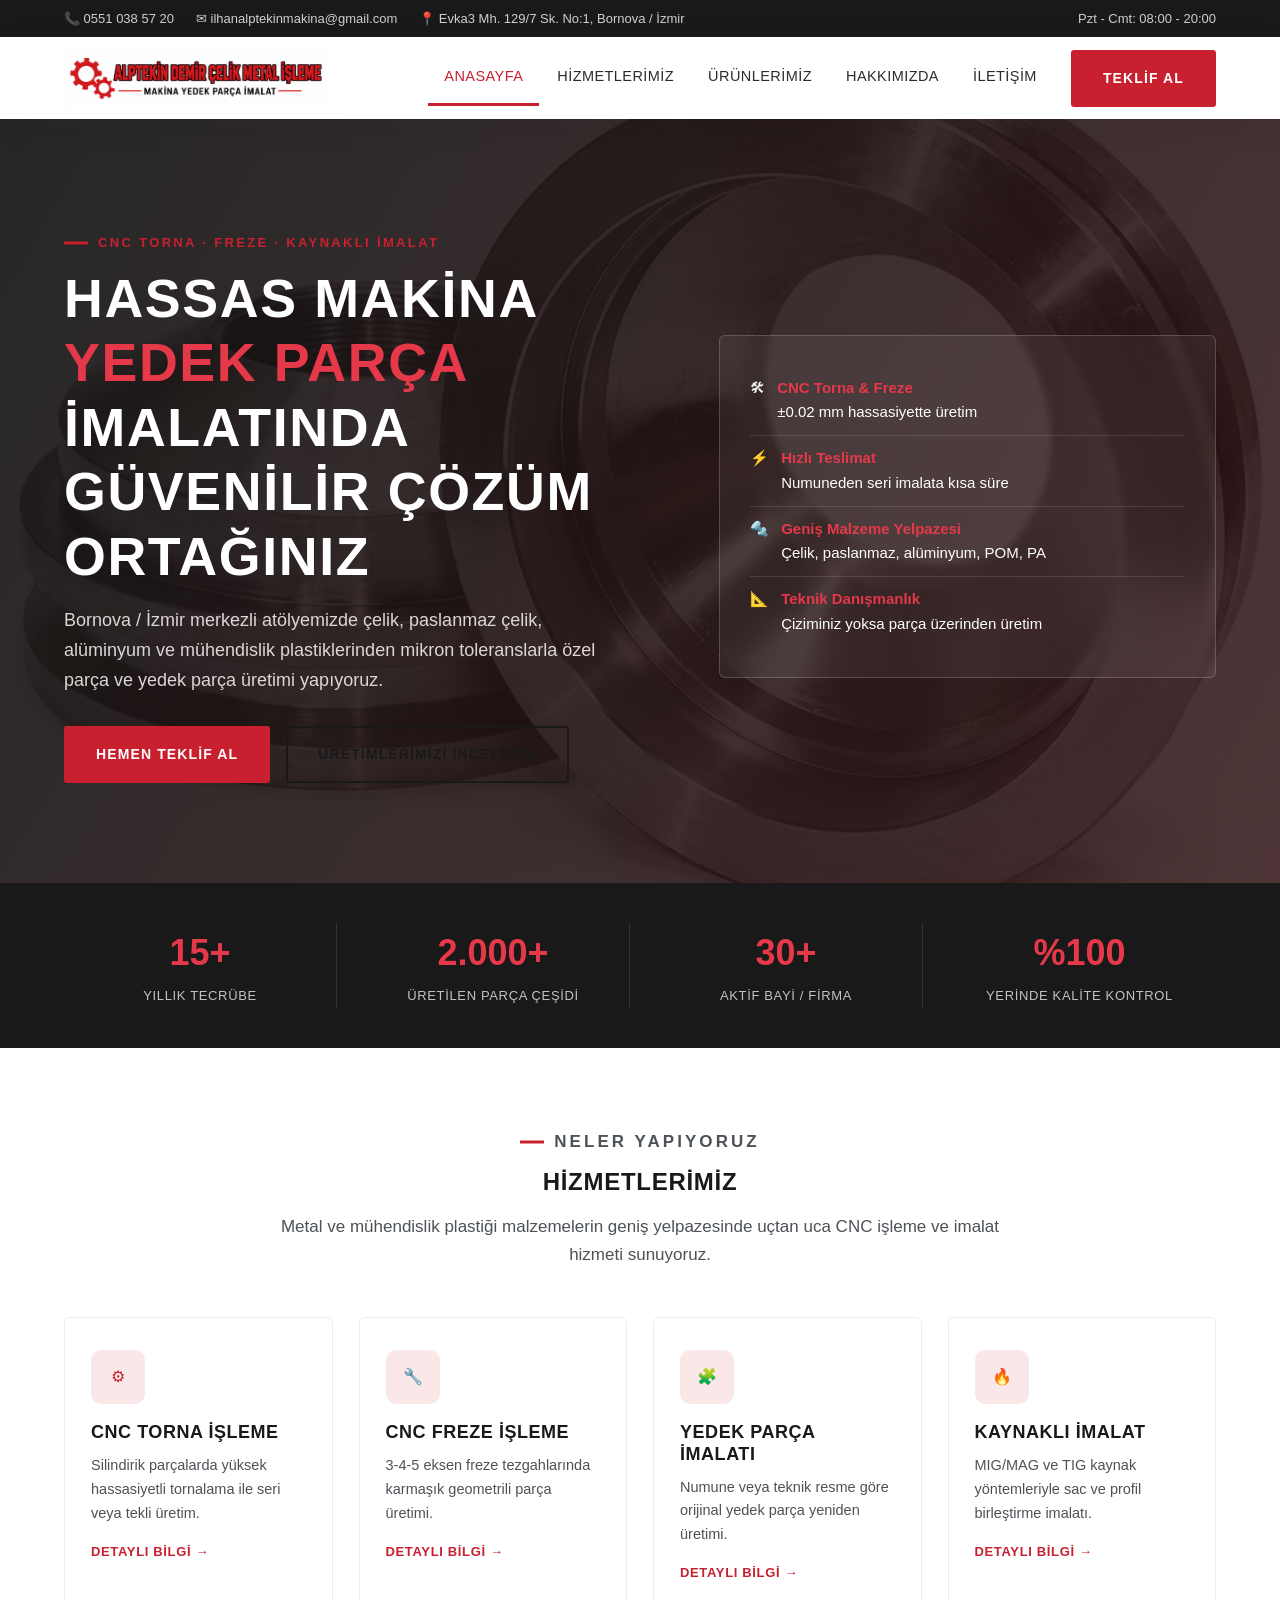
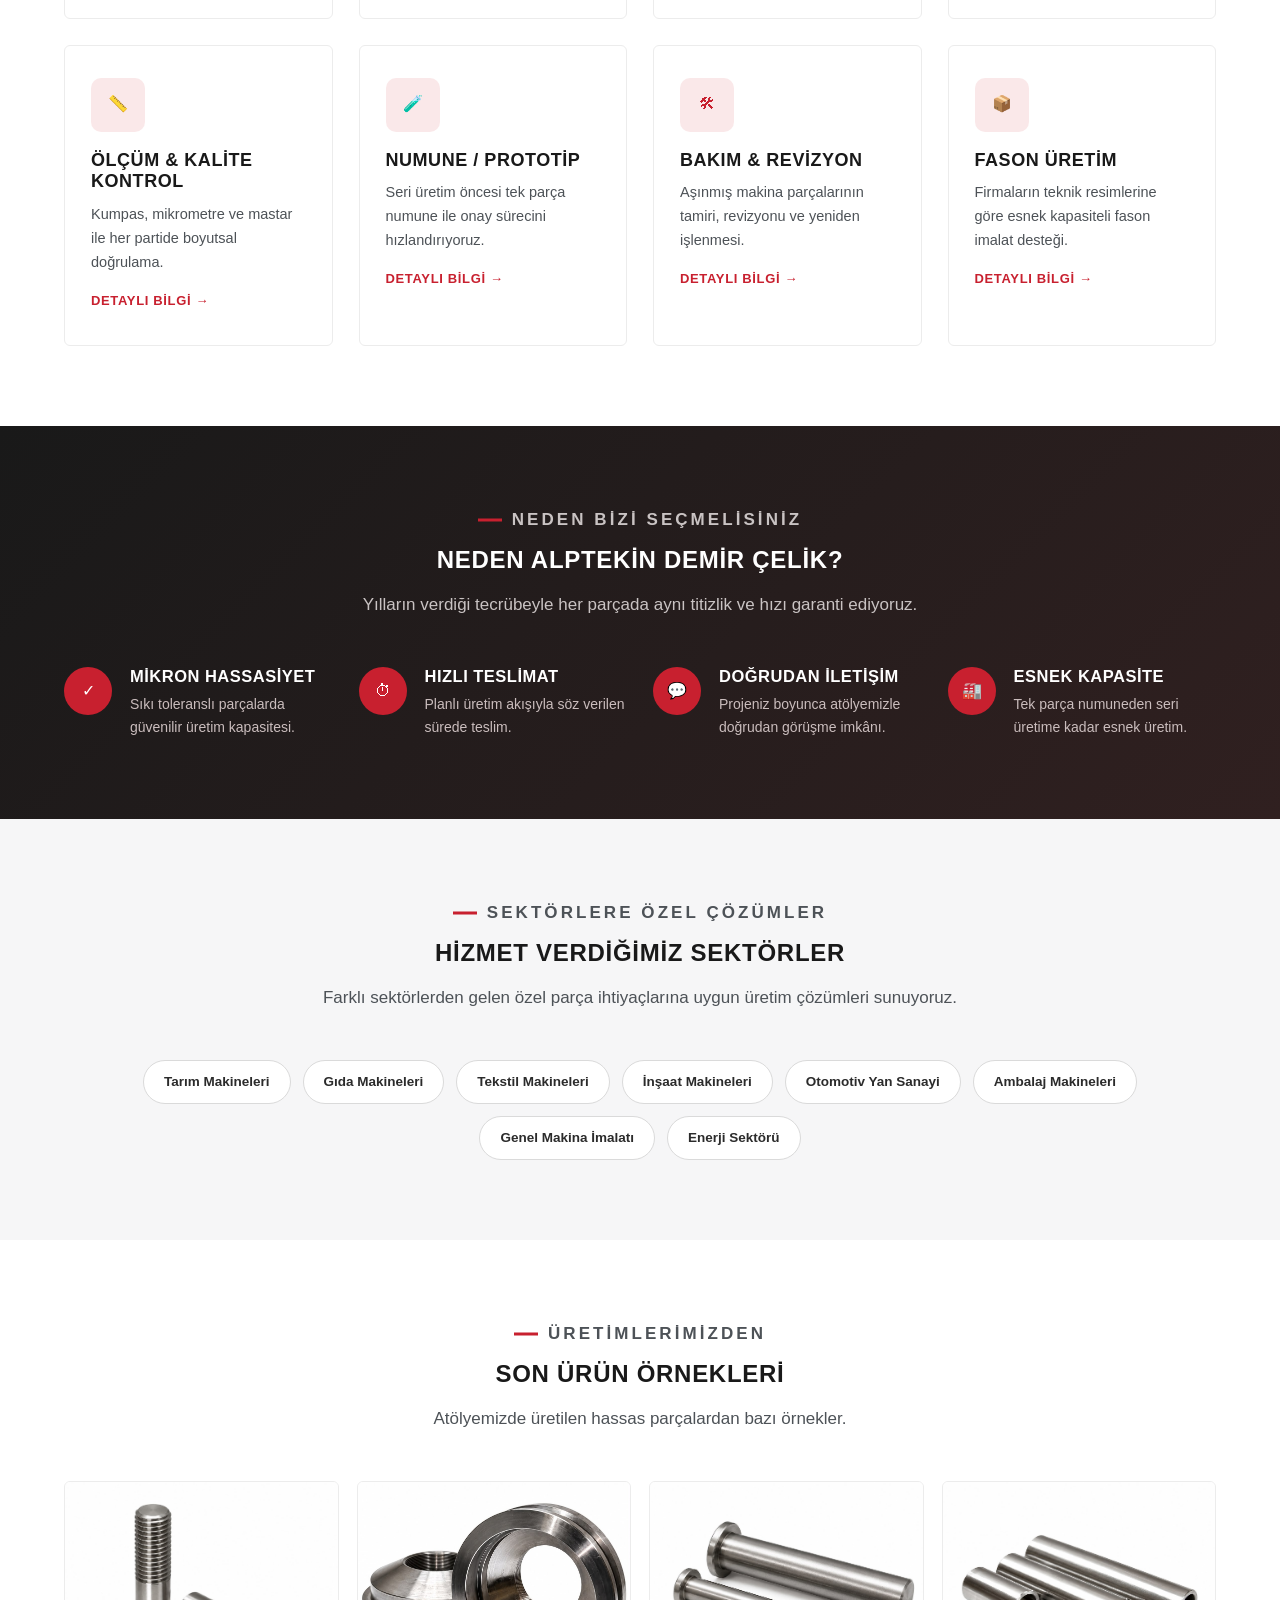
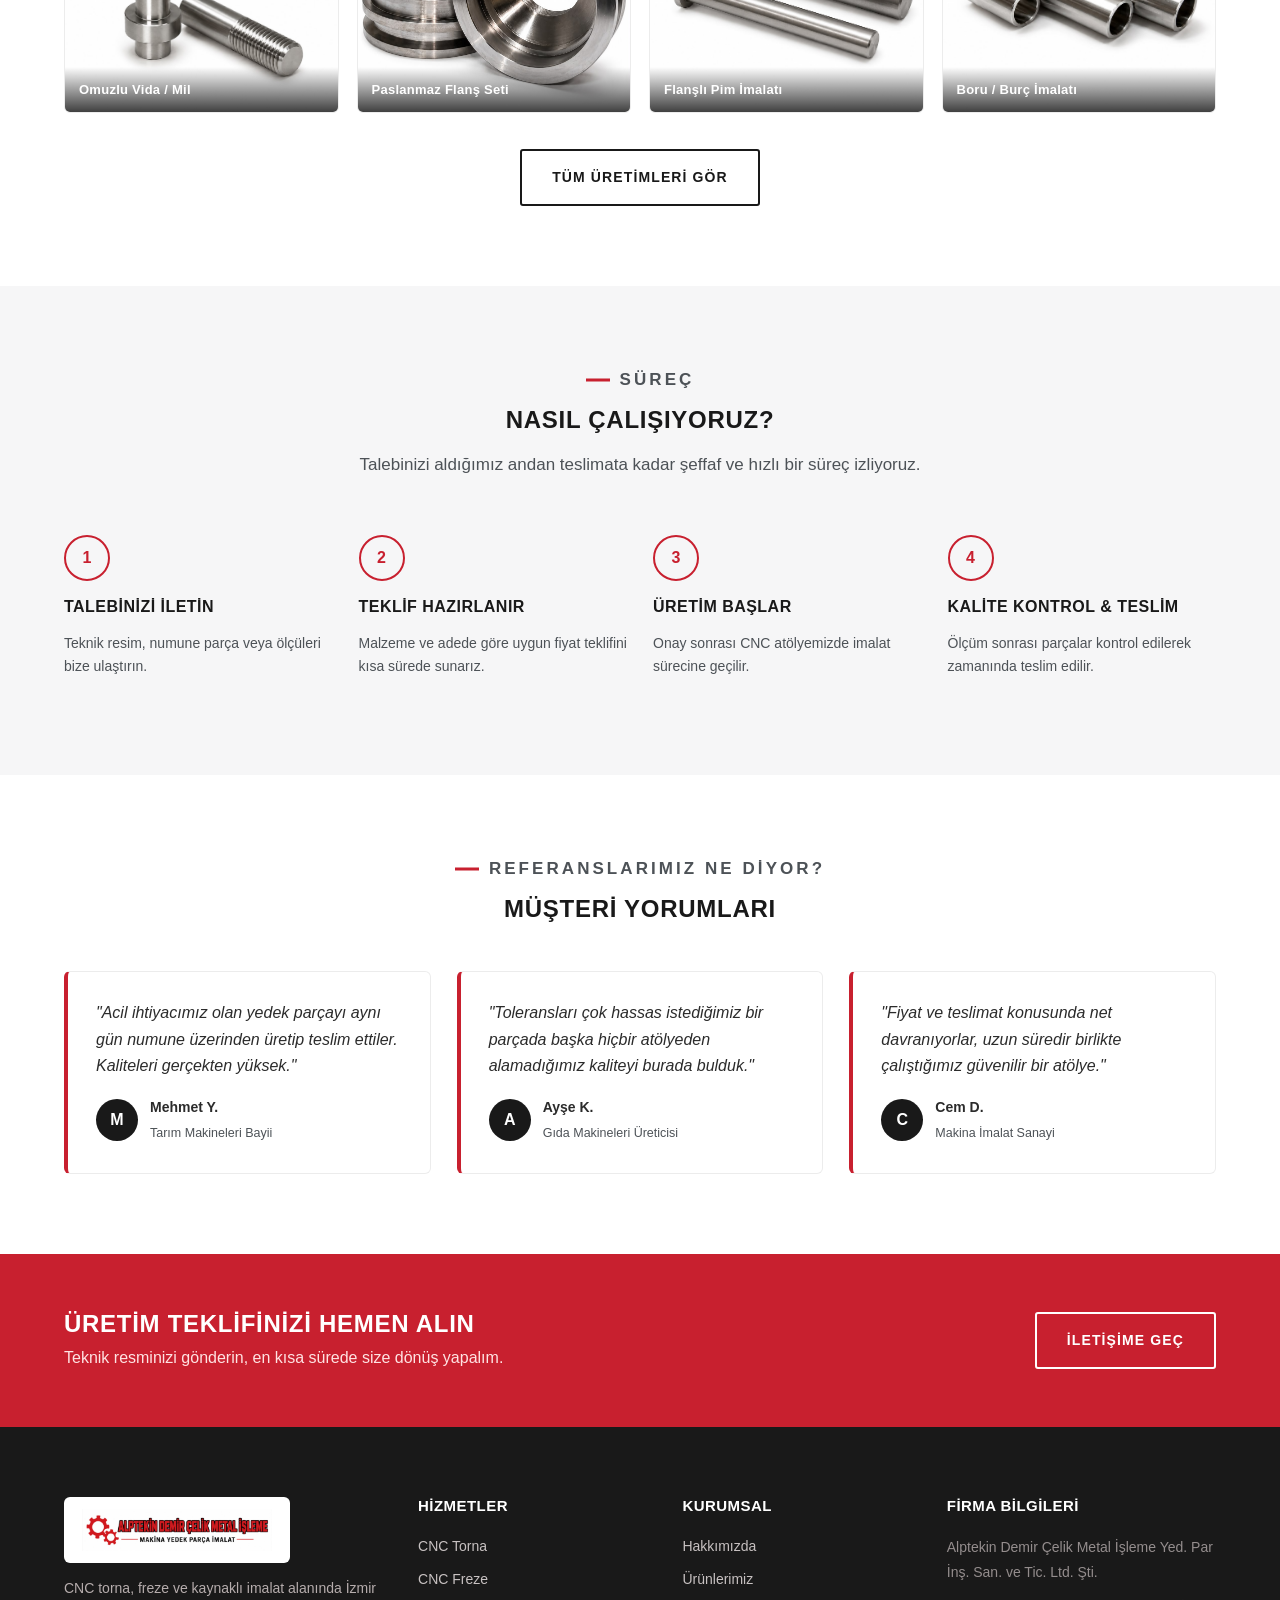
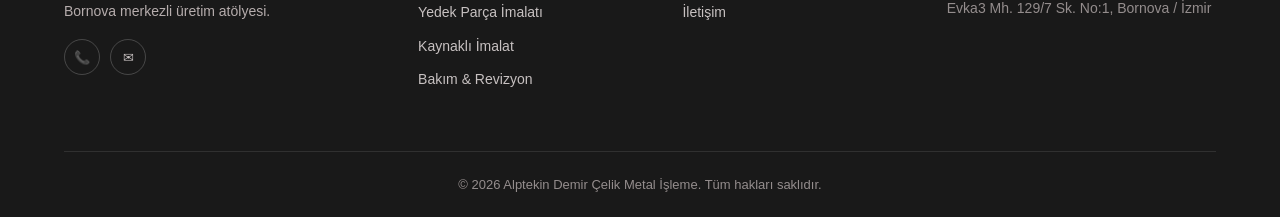
==== index.html @ d5917b15 "İlk yayın: Alptekin Demir Çelik Metal İşleme web sitesi" ====
<!DOCTYPE html>
<html lang="tr">
<head>
<meta charset="UTF-8">
<meta name="viewport" content="width=device-width, initial-scale=1.0">
<title>Alptekin Demir Çelik Metal İşleme | CNC Torna &amp; Freze Yedek Parça İmalatı - İzmir</title>
<meta name="description" content="İzmir Bornova merkezli Alptekin Demir Çelik Metal İşleme; CNC torna, freze, kaynak ve özel makina yedek parçası imalatında hassasiyet ve hızlı teslimat sunar. Teklif için hemen arayın.">
<meta name="keywords" content="cnc torna izmir, cnc freze izmir, yedek parça imalatı, makina yedek parça, çelik metal işleme, bornova cnc atölyesi, alptekin demir çelik">
<meta name="author" content="Alptekin Demir Çelik Metal İşleme Yed. Par İnş. San. ve Tic. Ltd. Şti.">
<link rel="canonical" href="https://www.alptekindemircelik.com/">
<meta name="robots" content="index, follow">

<!-- Open Graph -->
<meta property="og:type" content="website">
<meta property="og:locale" content="tr_TR">
<meta property="og:title" content="Alptekin Demir Çelik Metal İşleme | CNC Torna &amp; Freze Yedek Parça İmalatı">
<meta property="og:description" content="İzmir Bornova'da CNC torna, freze ve kaynaklı imalat ile hassas makina yedek parçası üretimi. Aynı gün teklif, hızlı teslimat.">
<meta property="og:image" content="https://www.alptekindemircelik.com/img/cnc-parca-flans-seti.jpg">
<meta property="og:url" content="https://www.alptekindemircelik.com/">
<meta property="og:site_name" content="Alptekin Demir Çelik Metal İşleme">

<link rel="icon" type="image/png" href="img/logo.png">
<link rel="stylesheet" href="css/style.css">

<script type="application/ld+json">
{
  "@context": "https://schema.org",
  "@type": "LocalBusiness",
  "name": "Alptekin Demir Çelik Metal İşleme Yed. Par İnş. San. ve Tic. Ltd. Şti.",
  "image": "https://www.alptekindemircelik.com/img/logo.png",
  "url": "https://www.alptekindemircelik.com/",
  "telephone": "+90 551 038 57 20",
  "email": "ilhanalptekinmakina@gmail.com",
  "priceRange": "$$",
  "address": {
    "@type": "PostalAddress",
    "streetAddress": "Evka3 Mh. 129/7 Sk. No:1",
    "addressLocality": "Bornova",
    "addressRegion": "İzmir",
    "addressCountry": "TR"
  },
  "areaServed": "TR",
  "sameAs": []
}
</script>
</head>
<body>

<div class="topbar">
  <div class="container">
    <div class="topbar__contacts">
      <a href="tel:+905510385720">📞 0551 038 57 20</a>
      <a href="mailto:ilhanalptekinmakina@gmail.com">✉ ilhanalptekinmakina@gmail.com</a>
      <span>📍 Evka3 Mh. 129/7 Sk. No:1, Bornova / İzmir</span>
    </div>
    <div>Pzt - Cmt: 08:00 - 20:00</div>
  </div>
</div>

<header class="site-header">
  <div class="container">
    <a href="index.html" class="brand">
      <img src="img/logo.png" alt="Alptekin Demir Çelik Metal İşleme Logo" width="52" height="52">
      <span class="brand__text">
        <span class="brand__title">Alptekin Demir Çelik</span>
        <span class="brand__sub">Makina Yedek Parça İmalat</span>
      </span>
    </a>
    <nav class="main-nav" aria-label="Ana menü">
      <ul>
        <li class="active"><a class="nav-link" href="index.html">Anasayfa</a></li>
        <li><a class="nav-link" href="hizmetlerimiz.html">Hizmetlerimiz</a></li>
        <li><a class="nav-link" href="urunlerimiz.html">Ürünlerimiz</a></li>
        <li><a class="nav-link" href="hakkimizda.html">Hakkımızda</a></li>
        <li><a class="nav-link" href="iletisim.html">İletişim</a></li>
      </ul>
      <a href="iletisim.html" class="btn btn-primary">Teklif Al</a>
    </nav>
    <button class="nav-toggle" aria-label="Menüyü aç/kapat" aria-expanded="false"><span></span></button>
  </div>
</header>

<main>

  <section class="hero">
    <div class="container">
      <div>
        <p class="eyebrow">CNC Torna · Freze · Kaynaklı İmalat</p>
        <h1>Hassas Makina <span>Yedek Parça</span> İmalatında Güvenilir Çözüm Ortağınız</h1>
        <p class="lead">Bornova / İzmir merkezli atölyemizde çelik, paslanmaz çelik, alüminyum ve mühendislik plastiklerinden mikron toleranslarla özel parça ve yedek parça üretimi yapıyoruz.</p>
        <div class="actions">
          <a href="iletisim.html" class="btn btn-primary">Hemen Teklif Al</a>
          <a href="urunlerimiz.html" class="btn btn-outline">Üretimlerimizi İnceleyin</a>
        </div>
      </div>
      <div class="hero-card">
        <ul>
          <li>🛠 <div><strong>CNC Torna &amp; Freze</strong><br>±0.02 mm hassasiyette üretim</div></li>
          <li>⚡ <div><strong>Hızlı Teslimat</strong><br>Numuneden seri imalata kısa süre</div></li>
          <li>🔩 <div><strong>Geniş Malzeme Yelpazesi</strong><br>Çelik, paslanmaz, alüminyum, POM, PA</div></li>
          <li>📐 <div><strong>Teknik Danışmanlık</strong><br>Çiziminiz yoksa parça üzerinden üretim</div></li>
        </ul>
      </div>
    </div>
  </section>

  <section class="stats">
    <div class="container">
      <div class="stat"><strong>15+</strong><span>Yıllık Tecrübe</span></div>
      <div class="stat"><strong>2.000+</strong><span>Üretilen Parça Çeşidi</span></div>
      <div class="stat"><strong>30+</strong><span>Aktif Bayi / Firma</span></div>
      <div class="stat"><strong>%100</strong><span>Yerinde Kalite Kontrol</span></div>
    </div>
  </section>

  <section class="section" id="hizmetler">
    <div class="container">
      <div class="section-head center">
        <p class="eyebrow">Neler Yapıyoruz</p>
        <h2>Hizmetlerimiz</h2>
        <p>Metal ve mühendislik plastiği malzemelerin geniş yelpazesinde uçtan uca CNC işleme ve imalat hizmeti sunuyoruz.</p>
      </div>
      <div class="grid grid--4">
        <div class="card">
          <div class="card__icon">⚙</div>
          <h3>CNC Torna İşleme</h3>
          <p>Silindirik parçalarda yüksek hassasiyetli tornalama ile seri veya tekli üretim.</p>
          <a class="card__link" href="hizmetlerimiz.html#torna">Detaylı Bilgi →</a>
        </div>
        <div class="card">
          <div class="card__icon">🔧</div>
          <h3>CNC Freze İşleme</h3>
          <p>3-4-5 eksen freze tezgahlarında karmaşık geometrili parça üretimi.</p>
          <a class="card__link" href="hizmetlerimiz.html#freze">Detaylı Bilgi →</a>
        </div>
        <div class="card">
          <div class="card__icon">🧩</div>
          <h3>Yedek Parça İmalatı</h3>
          <p>Numune veya teknik resme göre orijinal yedek parça yeniden üretimi.</p>
          <a class="card__link" href="hizmetlerimiz.html#yedek-parca">Detaylı Bilgi →</a>
        </div>
        <div class="card">
          <div class="card__icon">🔥</div>
          <h3>Kaynaklı İmalat</h3>
          <p>MIG/MAG ve TIG kaynak yöntemleriyle sac ve profil birleştirme imalatı.</p>
          <a class="card__link" href="hizmetlerimiz.html#kaynak">Detaylı Bilgi →</a>
        </div>
        <div class="card">
          <div class="card__icon">📏</div>
          <h3>Ölçüm &amp; Kalite Kontrol</h3>
          <p>Kumpas, mikrometre ve mastar ile her partide boyutsal doğrulama.</p>
          <a class="card__link" href="hizmetlerimiz.html#kalite">Detaylı Bilgi →</a>
        </div>
        <div class="card">
          <div class="card__icon">🧪</div>
          <h3>Numune / Prototip</h3>
          <p>Seri üretim öncesi tek parça numune ile onay sürecini hızlandırıyoruz.</p>
          <a class="card__link" href="hizmetlerimiz.html#numune">Detaylı Bilgi →</a>
        </div>
        <div class="card">
          <div class="card__icon">🛠</div>
          <h3>Bakım &amp; Revizyon</h3>
          <p>Aşınmış makina parçalarının tamiri, revizyonu ve yeniden işlenmesi.</p>
          <a class="card__link" href="hizmetlerimiz.html#bakim">Detaylı Bilgi →</a>
        </div>
        <div class="card">
          <div class="card__icon">📦</div>
          <h3>Fason Üretim</h3>
          <p>Firmaların teknik resimlerine göre esnek kapasiteli fason imalat desteği.</p>
          <a class="card__link" href="hizmetlerimiz.html#fason">Detaylı Bilgi →</a>
        </div>
      </div>
    </div>
  </section>

  <section class="section section--dark">
    <div class="container">
      <div class="section-head center">
        <p class="eyebrow">Neden Bizi Seçmelisiniz</p>
        <h2>Neden Alptekin Demir Çelik?</h2>
        <p>Yılların verdiği tecrübeyle her parçada aynı titizlik ve hızı garanti ediyoruz.</p>
      </div>
      <div class="grid grid--4">
        <div class="feature">
          <div class="feature__icon">✓</div>
          <div><h3>Mikron Hassasiyet</h3><p>Sıkı toleranslı parçalarda güvenilir üretim kapasitesi.</p></div>
        </div>
        <div class="feature">
          <div class="feature__icon">⏱</div>
          <div><h3>Hızlı Teslimat</h3><p>Planlı üretim akışıyla söz verilen sürede teslim.</p></div>
        </div>
        <div class="feature">
          <div class="feature__icon">💬</div>
          <div><h3>Doğrudan İletişim</h3><p>Projeniz boyunca atölyemizle doğrudan görüşme imkânı.</p></div>
        </div>
        <div class="feature">
          <div class="feature__icon">🏭</div>
          <div><h3>Esnek Kapasite</h3><p>Tek parça numuneden seri üretime kadar esnek üretim.</p></div>
        </div>
      </div>
    </div>
  </section>

  <section class="section section--gray">
    <div class="container">
      <div class="section-head center">
        <p class="eyebrow">Sektörlere Özel Çözümler</p>
        <h2>Hizmet Verdiğimiz Sektörler</h2>
        <p>Farklı sektörlerden gelen özel parça ihtiyaçlarına uygun üretim çözümleri sunuyoruz.</p>
      </div>
      <div class="pill-list" style="justify-content:center;">
        <span class="pill">Tarım Makineleri</span>
        <span class="pill">Gıda Makineleri</span>
        <span class="pill">Tekstil Makineleri</span>
        <span class="pill">İnşaat Makineleri</span>
        <span class="pill">Otomotiv Yan Sanayi</span>
        <span class="pill">Ambalaj Makineleri</span>
        <span class="pill">Genel Makina İmalatı</span>
        <span class="pill">Enerji Sektörü</span>
      </div>
    </div>
  </section>

  <section class="section">
    <div class="container">
      <div class="section-head center">
        <p class="eyebrow">Üretimlerimizden</p>
        <h2>Son Ürün Örnekleri</h2>
        <p>Atölyemizde üretilen hassas parçalardan bazı örnekler.</p>
      </div>
      <div class="gallery">
        <figure>
          <img src="img/cnc-parca-omuzlu-vida.jpg" alt="CNC torna ile üretilmiş omuzlu vida ve mil parçası" loading="lazy" width="400" height="230">
          <figcaption>Omuzlu Vida / Mil</figcaption>
        </figure>
        <figure>
          <img src="img/cnc-parca-flans-seti.jpg" alt="CNC işleme ile üretilmiş paslanmaz flanş seti" loading="lazy" width="400" height="230">
          <figcaption>Paslanmaz Flanş Seti</figcaption>
        </figure>
        <figure>
          <img src="img/cnc-parca-flansli-pim.jpg" alt="CNC torna ile üretilmiş flanşlı pim parçaları" loading="lazy" width="400" height="230">
          <figcaption>Flanşlı Pim İmalatı</figcaption>
        </figure>
        <figure>
          <img src="img/cnc-parca-boru-burc.jpg" alt="CNC işleme ile üretilmiş metal boru ve burç parçaları" loading="lazy" width="400" height="230">
          <figcaption>Boru / Burç İmalatı</figcaption>
        </figure>
      </div>
      <div class="text-center" style="margin-top:36px;">
        <a href="urunlerimiz.html" class="btn btn-outline">Tüm Üretimleri Gör</a>
      </div>
    </div>
  </section>

  <section class="section section--gray">
    <div class="container">
      <div class="section-head center">
        <p class="eyebrow">Süreç</p>
        <h2>Nasıl Çalışıyoruz?</h2>
        <p>Talebinizi aldığımız andan teslimata kadar şeffaf ve hızlı bir süreç izliyoruz.</p>
      </div>
      <div class="steps">
        <div class="step">
          <div class="step__num">1</div>
          <h3>Talebinizi İletin</h3>
          <p>Teknik resim, numune parça veya ölçüleri bize ulaştırın.</p>
        </div>
        <div class="step">
          <div class="step__num">2</div>
          <h3>Teklif Hazırlanır</h3>
          <p>Malzeme ve adede göre uygun fiyat teklifini kısa sürede sunarız.</p>
        </div>
        <div class="step">
          <div class="step__num">3</div>
          <h3>Üretim Başlar</h3>
          <p>Onay sonrası CNC atölyemizde imalat sürecine geçilir.</p>
        </div>
        <div class="step">
          <div class="step__num">4</div>
          <h3>Kalite Kontrol &amp; Teslim</h3>
          <p>Ölçüm sonrası parçalar kontrol edilerek zamanında teslim edilir.</p>
        </div>
      </div>
    </div>
  </section>

  <section class="section">
    <div class="container">
      <div class="section-head center">
        <p class="eyebrow">Referanslarımız Ne Diyor?</p>
        <h2>Müşteri Yorumları</h2>
      </div>
      <div class="grid grid--3">
        <div class="testimonial">
          <p>"Acil ihtiyacımız olan yedek parçayı aynı gün numune üzerinden üretip teslim ettiler. Kaliteleri gerçekten yüksek."</p>
          <div class="testimonial__who">
            <div class="testimonial__avatar">M</div>
            <div><strong>Mehmet Y.</strong><span>Tarım Makineleri Bayii</span></div>
          </div>
        </div>
        <div class="testimonial">
          <p>"Toleransları çok hassas istediğimiz bir parçada başka hiçbir atölyeden alamadığımız kaliteyi burada bulduk."</p>
          <div class="testimonial__who">
            <div class="testimonial__avatar">A</div>
            <div><strong>Ayşe K.</strong><span>Gıda Makineleri Üreticisi</span></div>
          </div>
        </div>
        <div class="testimonial">
          <p>"Fiyat ve teslimat konusunda net davranıyorlar, uzun süredir birlikte çalıştığımız güvenilir bir atölye."</p>
          <div class="testimonial__who">
            <div class="testimonial__avatar">C</div>
            <div><strong>Cem D.</strong><span>Makina İmalat Sanayi</span></div>
          </div>
        </div>
      </div>
    </div>
  </section>

  <section class="cta-band">
    <div class="container">
      <div>
        <h2>Üretim Teklifinizi Hemen Alın</h2>
        <p>Teknik resminizi gönderin, en kısa sürede size dönüş yapalım.</p>
      </div>
      <a href="iletisim.html" class="btn btn-outline">İletişime Geç</a>
    </div>
  </section>

</main>

<footer class="site-footer">
  <div class="container">
    <div class="footer-grid">
      <div class="footer-brand">
        <a href="index.html" class="brand">
          <img src="img/logo.png" alt="Alptekin Demir Çelik Logo" width="46" height="46">
          <span class="brand__text">
            <span class="brand__title">Alptekin Demir Çelik</span>
            <span class="brand__sub">Makina Yedek Parça İmalat</span>
          </span>
        </a>
        <p>CNC torna, freze ve kaynaklı imalat alanında İzmir Bornova merkezli üretim atölyesi.</p>
        <div class="social-row">
          <a href="tel:+905510385720" aria-label="Telefon">📞</a>
          <a href="mailto:ilhanalptekinmakina@gmail.com" aria-label="E-posta">✉</a>
        </div>
      </div>
      <div>
        <h4>Hizmetler</h4>
        <ul>
          <li><a href="hizmetlerimiz.html#torna">CNC Torna</a></li>
          <li><a href="hizmetlerimiz.html#freze">CNC Freze</a></li>
          <li><a href="hizmetlerimiz.html#yedek-parca">Yedek Parça İmalatı</a></li>
          <li><a href="hizmetlerimiz.html#kaynak">Kaynaklı İmalat</a></li>
          <li><a href="hizmetlerimiz.html#bakim">Bakım &amp; Revizyon</a></li>
        </ul>
      </div>
      <div>
        <h4>Kurumsal</h4>
        <ul>
          <li><a href="hakkimizda.html">Hakkımızda</a></li>
          <li><a href="urunlerimiz.html">Ürünlerimiz</a></li>
          <li><a href="iletisim.html">İletişim</a></li>
        </ul>
      </div>
      <div>
        <h4>Firma Bilgileri</h4>
        <ul class="footer-legal">
          <li>Alptekin Demir Çelik Metal İşleme Yed. Par İnş. San. ve Tic. Ltd. Şti.</li>
          <li>Evka3 Mh. 129/7 Sk. No:1, Bornova / İzmir</li>
        </ul>
      </div>
    </div>
    <div class="footer-bottom">
      &copy; <span id="current-year">2026</span> Alptekin Demir Çelik Metal İşleme. Tüm hakları saklıdır.
    </div>
  </div>
</footer>

<script src="js/main.js"></script>
</body>
</html>
---- css/style.css ----
/* =========================================================
   Alptekin Demir Çelik Metal İşleme - Ana Stil Dosyası
   ========================================================= */

:root {
  --color-red: #c8202f;
  --color-red-dark: #8f1620;
  --color-red-light: #e5394a;
  --color-ink: #191919;
  --color-ink-soft: #2b2b2b;
  --color-steel: #4d5257;
  --color-gray-100: #f6f6f7;
  --color-gray-200: #ececec;
  --color-gray-300: #dadada;
  --color-white: #ffffff;
  --font-heading: "Oswald", "Arial Narrow", Arial, sans-serif;
  --font-body: "Inter", "Segoe UI", Arial, sans-serif;
  --radius: 6px;
  --shadow-soft: 0 10px 30px rgba(25, 25, 25, 0.08);
  --shadow-hard: 0 18px 40px rgba(25, 25, 25, 0.16);
  --container: 1200px;
}

* { box-sizing: border-box; }
html { scroll-behavior: smooth; }

body {
  margin: 0;
  font-family: var(--font-body);
  color: var(--color-ink-soft);
  background: var(--color-white);
  line-height: 1.65;
  font-size: 16px;
}

img { max-width: 100%; display: block; }
a { color: inherit; text-decoration: none; }
ul { list-style: none; margin: 0; padding: 0; }
h1, h2, h3, h4 {
  font-family: var(--font-heading);
  text-transform: uppercase;
  letter-spacing: 0.03em;
  color: var(--color-ink);
  margin: 0 0 16px;
  line-height: 1.2;
}
p { margin: 0 0 16px; }

.container {
  width: 100%;
  max-width: var(--container);
  margin: 0 auto;
  padding: 0 24px;
}

.section {
  padding: 80px 0;
}
.section--gray { background: var(--color-gray-100); }
.section--dark {
  background: linear-gradient(135deg, var(--color-ink) 0%, #302020 100%);
  color: var(--color-gray-200);
}
.section--dark h2, .section--dark h3 { color: var(--color-white); }

.eyebrow {
  display: inline-block;
  font-family: var(--font-heading);
  text-transform: uppercase;
  letter-spacing: 0.18em;
  font-size: 13px;
  color: var(--color-red);
  font-weight: 600;
  margin-bottom: 12px;
  position: relative;
  padding-left: 34px;
}
.eyebrow::before {
  content: "";
  position: absolute;
  left: 0;
  top: 50%;
  transform: translateY(-50%);
  width: 24px;
  height: 3px;
  background: var(--color-red);
}

.section-head { max-width: 720px; margin-bottom: 48px; }
.section-head.center { margin-left: auto; margin-right: auto; text-align: center; }
.section-head p { color: var(--color-steel); font-size: 17px; }
.section--dark .section-head p { color: #c9c3c3; }

.btn {
  display: inline-flex;
  align-items: center;
  gap: 10px;
  font-family: var(--font-heading);
  text-transform: uppercase;
  letter-spacing: 0.08em;
  font-size: 14px;
  font-weight: 600;
  padding: 15px 30px;
  border-radius: 3px;
  border: 2px solid transparent;
  cursor: pointer;
  transition: all 0.25s ease;
}
.btn-primary {
  background: var(--color-red);
  color: var(--color-white);
  border-color: var(--color-red);
}
.btn-primary:hover { background: var(--color-red-dark); border-color: var(--color-red-dark); }
.btn-outline {
  background: transparent;
  color: var(--color-ink);
  border-color: var(--color-ink);
}
.btn-outline:hover { background: var(--color-ink); color: var(--color-white); }
.section--dark .btn-outline { color: var(--color-white); border-color: var(--color-white); }
.section--dark .btn-outline:hover { background: var(--color-white); color: var(--color-ink); }

/* ---------- Header / Nav ---------- */
.topbar {
  background: var(--color-ink);
  color: #cfcfcf;
  font-size: 13px;
}
.topbar .container {
  display: flex;
  justify-content: space-between;
  align-items: center;
  padding-top: 8px;
  padding-bottom: 8px;
  flex-wrap: wrap;
  gap: 6px;
}
.topbar a { color: #cfcfcf; }
.topbar a:hover { color: var(--color-red-light); }
.topbar__contacts { display: flex; gap: 22px; flex-wrap: wrap; }
.topbar__contacts span, .topbar__contacts a { display: inline-flex; align-items: center; gap: 6px; }

.site-header {
  position: sticky;
  top: 0;
  z-index: 200;
  background: var(--color-white);
  box-shadow: var(--shadow-soft);
}
.site-header .container {
  display: flex;
  align-items: center;
  justify-content: space-between;
  padding-top: 12px;
  padding-bottom: 12px;
}
.brand { display: flex; align-items: center; gap: 12px; }
.brand img { height: 58px; width: auto; }
.brand__text { display: none; }

.main-nav { display: flex; align-items: center; gap: 6px; }
.main-nav > ul { display: flex; align-items: center; gap: 2px; }
.main-nav a.nav-link {
  display: block;
  padding: 14px 16px;
  font-family: var(--font-heading);
  font-size: 14.5px;
  font-weight: 500;
  letter-spacing: 0.03em;
  text-transform: uppercase;
  color: var(--color-ink-soft);
  border-bottom: 3px solid transparent;
  transition: all 0.2s ease;
}
.main-nav a.nav-link:hover,
.main-nav li.active a.nav-link {
  color: var(--color-red);
  border-color: var(--color-red);
}
.main-nav .btn { margin-left: 12px; }

.nav-toggle {
  display: none;
  background: none;
  border: 2px solid var(--color-ink);
  border-radius: 4px;
  width: 44px;
  height: 40px;
  align-items: center;
  justify-content: center;
  cursor: pointer;
}
.nav-toggle span,
.nav-toggle span::before,
.nav-toggle span::after {
  content: "";
  display: block;
  width: 20px;
  height: 2px;
  background: var(--color-ink);
  position: relative;
  transition: all 0.2s ease;
}
.nav-toggle span::before { position: absolute; top: -7px; }
.nav-toggle span::after { position: absolute; top: 7px; }

/* ---------- Hero ---------- */
.hero {
  position: relative;
  background: linear-gradient(120deg, rgba(20,20,20,0.92), rgba(50,20,22,0.86)), url('../img/cnc-parca-flans-seti.jpg') center/cover no-repeat;
  color: var(--color-white);
  padding: 110px 0 100px;
}
.hero .container {
  display: grid;
  grid-template-columns: 1.1fr 0.9fr;
  gap: 48px;
  align-items: center;
}
.hero h1 {
  color: var(--color-white);
  font-size: clamp(32px, 4.2vw, 54px);
  margin-bottom: 18px;
}
.hero h1 span { color: var(--color-red-light); }
.hero p.lead { font-size: 18px; color: #ddd6d6; max-width: 560px; }
.hero .actions { display: flex; gap: 16px; flex-wrap: wrap; margin-top: 30px; }
.hero-card {
  background: rgba(255,255,255,0.06);
  border: 1px solid rgba(255,255,255,0.18);
  border-radius: var(--radius);
  padding: 30px;
  backdrop-filter: blur(3px);
}
.hero-card ul li {
  display: flex;
  gap: 12px;
  padding: 10px 0;
  border-bottom: 1px solid rgba(255,255,255,0.12);
  font-size: 15px;
}
.hero-card ul li:last-child { border-bottom: none; }
.hero-card ul li strong { color: var(--color-red-light); }

/* ---------- Stats ---------- */
.stats {
  background: var(--color-ink);
  color: var(--color-white);
}
.stats .container {
  display: grid;
  grid-template-columns: repeat(4, 1fr);
  gap: 20px;
  padding-top: 40px;
  padding-bottom: 40px;
}
.stat { text-align: center; border-right: 1px solid rgba(255,255,255,0.12); }
.stat:last-child { border-right: none; }
.stat strong {
  display: block;
  font-family: var(--font-heading);
  font-size: 36px;
  color: var(--color-red-light);
}
.stat span { font-size: 13px; letter-spacing: 0.05em; text-transform: uppercase; color: #c7c1c1; }

/* ---------- Cards / Grids ---------- */
.grid {
  display: grid;
  gap: 26px;
}
.grid--3 { grid-template-columns: repeat(3, 1fr); }
.grid--4 { grid-template-columns: repeat(4, 1fr); }
.grid--2 { grid-template-columns: repeat(2, 1fr); }

.card {
  background: var(--color-white);
  border: 1px solid var(--color-gray-200);
  border-radius: var(--radius);
  padding: 32px 26px;
  transition: transform 0.25s ease, box-shadow 0.25s ease, border-color 0.25s ease;
}
.card:hover {
  transform: translateY(-6px);
  box-shadow: var(--shadow-hard);
  border-color: var(--color-red);
}
.card__icon {
  width: 54px;
  height: 54px;
  border-radius: 10px;
  background: rgba(200, 32, 47, 0.1);
  display: flex;
  align-items: center;
  justify-content: center;
  margin-bottom: 18px;
  color: var(--color-red);
}
.card h3 { font-size: 18px; margin-bottom: 10px; }
.card p { color: var(--color-steel); font-size: 14.5px; margin-bottom: 12px; }
.card__link { font-size: 13px; font-weight: 700; color: var(--color-red); text-transform: uppercase; letter-spacing: 0.05em; }
.card__link:hover { color: var(--color-red-dark); }

.feature {
  display: flex;
  gap: 18px;
  align-items: flex-start;
}
.feature__icon {
  flex: none;
  width: 48px;
  height: 48px;
  border-radius: 50%;
  background: var(--color-red);
  color: var(--color-white);
  display: flex;
  align-items: center;
  justify-content: center;
}
.feature h3 { font-size: 16.5px; margin-bottom: 6px; }
.feature p { font-size: 14px; color: var(--color-steel); margin: 0; }
.section--dark .feature p { color: #cabdbd; }

.pill-list { display: flex; flex-wrap: wrap; gap: 12px; }
.pill {
  padding: 10px 20px;
  border: 1px solid var(--color-gray-300);
  border-radius: 999px;
  font-size: 13.5px;
  font-weight: 600;
  color: var(--color-ink-soft);
  background: var(--color-white);
}
.pill:hover { border-color: var(--color-red); color: var(--color-red); }

.steps {
  display: grid;
  grid-template-columns: repeat(4, 1fr);
  gap: 26px;
  counter-reset: step;
}
.step { position: relative; padding-top: 8px; }
.step__num {
  width: 46px;
  height: 46px;
  border-radius: 50%;
  border: 2px solid var(--color-red);
  color: var(--color-red);
  font-family: var(--font-heading);
  font-weight: 700;
  display: flex;
  align-items: center;
  justify-content: center;
  margin-bottom: 16px;
}
.step h3 { font-size: 16px; }
.step p { font-size: 14px; color: var(--color-steel); }

/* ---------- Gallery ---------- */
.gallery {
  display: grid;
  grid-template-columns: repeat(4, 1fr);
  gap: 18px;
}
.gallery figure {
  margin: 0;
  border-radius: var(--radius);
  overflow: hidden;
  position: relative;
  background: var(--color-gray-100);
  border: 1px solid var(--color-gray-200);
}
.gallery img {
  width: 100%;
  height: 230px;
  object-fit: cover;
  transition: transform 0.4s ease;
}
.gallery figure:hover img { transform: scale(1.08); }
.gallery figcaption {
  position: absolute;
  left: 0; right: 0; bottom: 0;
  padding: 12px 14px;
  background: linear-gradient(0deg, rgba(0,0,0,0.75), transparent);
  color: var(--color-white);
  font-size: 13px;
  font-weight: 600;
  letter-spacing: 0.02em;
}

/* ---------- Testimonials ---------- */
.testimonial {
  background: var(--color-white);
  border: 1px solid var(--color-gray-200);
  border-left: 4px solid var(--color-red);
  border-radius: var(--radius);
  padding: 28px;
}
.testimonial p { font-style: italic; color: var(--color-ink-soft); }
.testimonial__who { display: flex; align-items: center; gap: 12px; margin-top: 14px; }
.testimonial__avatar {
  width: 42px; height: 42px; border-radius: 50%;
  background: var(--color-ink);
  color: var(--color-white);
  display: flex; align-items: center; justify-content: center;
  font-family: var(--font-heading); font-weight: 700;
}
.testimonial__who strong { display: block; font-size: 14px; }
.testimonial__who span { font-size: 12.5px; color: var(--color-steel); }

/* ---------- CTA Band ---------- */
.cta-band {
  background: var(--color-red);
  color: var(--color-white);
  padding: 56px 0;
}
.cta-band .container {
  display: flex;
  justify-content: space-between;
  align-items: center;
  gap: 24px;
  flex-wrap: wrap;
}
.cta-band h2 { color: var(--color-white); margin-bottom: 6px; }
.cta-band p { color: #ffe3e3; margin: 0; }
.cta-band .btn-outline { border-color: var(--color-white); color: var(--color-white); }
.cta-band .btn-outline:hover { background: var(--color-white); color: var(--color-red); }

/* ---------- Breadcrumb / Page header ---------- */
.page-header {
  background: var(--color-ink);
  color: var(--color-white);
  padding: 56px 0;
  text-align: center;
}
.page-header h1 { color: var(--color-white); margin-bottom: 10px; }
.breadcrumb { font-size: 13.5px; color: #c7c1c1; }
.breadcrumb a:hover { color: var(--color-red-light); }

/* ---------- Footer ---------- */
.site-footer {
  background: var(--color-ink);
  color: #c7c1c1;
  padding-top: 70px;
}
.footer-grid {
  display: grid;
  grid-template-columns: 1.4fr 1fr 1fr 1.2fr;
  gap: 40px;
  padding-bottom: 50px;
  border-bottom: 1px solid rgba(255,255,255,0.1);
}
.footer-grid h4 { color: var(--color-white); font-size: 15px; margin-bottom: 20px; }
.footer-grid ul li { margin-bottom: 10px; font-size: 14px; }
.footer-grid ul li a:hover { color: var(--color-red-light); }
.footer-brand .brand {
  background: var(--color-white);
  padding: 12px 18px;
  border-radius: var(--radius);
  display: inline-flex;
}
.footer-brand .brand img { height: 42px; }
.footer-brand p { font-size: 14px; margin-top: 14px; color: #b6adad; }
.footer-legal {
  font-size: 12.5px;
  color: #948d8d;
  line-height: 1.8;
}
.footer-bottom {
  text-align: center;
  padding: 22px 0;
  font-size: 13px;
  color: #948d8d;
}
.social-row { display: flex; gap: 10px; margin-top: 16px; }
.social-row a {
  width: 36px; height: 36px;
  border: 1px solid rgba(255,255,255,0.2);
  border-radius: 50%;
  display: flex; align-items: center; justify-content: center;
  font-size: 13px;
}
.social-row a:hover { background: var(--color-red); border-color: var(--color-red); }

/* ---------- Contact page ---------- */
.contact-wrap {
  display: grid;
  grid-template-columns: 0.9fr 1.1fr;
  gap: 40px;
  align-items: start;
}
.contact-form {
  background: var(--color-white);
  border: 1px solid var(--color-gray-200);
  border-radius: var(--radius);
  padding: 32px;
  box-shadow: var(--shadow-soft);
}
.contact-info-card {
  background: var(--color-gray-100);
  border-radius: var(--radius);
  padding: 32px;
}
.contact-info-card li {
  display: flex;
  gap: 14px;
  padding: 14px 0;
  border-bottom: 1px solid var(--color-gray-300);
  font-size: 14.5px;
}
.contact-info-card li:last-child { border-bottom: none; }
.contact-info-card strong { display: block; font-size: 13px; text-transform: uppercase; letter-spacing: 0.04em; color: var(--color-red); margin-bottom: 3px; }

.form-grid {
  display: grid;
  grid-template-columns: 1fr 1fr;
  gap: 18px;
}
.form-grid .full { grid-column: 1 / -1; }
label { display: block; font-size: 13.5px; font-weight: 600; margin-bottom: 6px; }
input, textarea, select {
  width: 100%;
  padding: 13px 14px;
  border: 1px solid var(--color-gray-300);
  border-radius: 4px;
  font-family: var(--font-body);
  font-size: 14.5px;
}
input:focus, textarea:focus, select:focus { outline: none; border-color: var(--color-red); }
.map-frame {
  border: 0;
  width: 100%;
  height: 340px;
  border-radius: var(--radius);
  margin-top: 32px;
}

/* ---------- Materials table style ---------- */
.material-tag { display: inline-flex; gap: 6px; font-size: 12.5px; color: var(--color-steel); margin-right: 14px; }
.material-tag::before { content: "✓"; color: var(--color-red); font-weight: 700; }

/* ---------- Utility ---------- */
.text-center { text-align: center; }
.mt-0 { margin-top: 0; }
.mb-0 { margin-bottom: 0; }

/* =========================================================
   Responsive
   ========================================================= */
@media (max-width: 1080px) {
  .grid--4 { grid-template-columns: repeat(2, 1fr); }
  .grid--3 { grid-template-columns: repeat(2, 1fr); }
  .steps { grid-template-columns: repeat(2, 1fr); }
  .gallery { grid-template-columns: repeat(3, 1fr); }
  .footer-grid { grid-template-columns: 1fr 1fr; }
  .hero .container { grid-template-columns: 1fr; }
  .hero-card { order: -1; }
}

@media (max-width: 900px) {
  .main-nav { position: fixed; top: 0; right: -100%; height: 100vh; width: min(320px, 85%); background: var(--color-white); box-shadow: -10px 0 30px rgba(0,0,0,0.2); flex-direction: column; align-items: stretch; padding: 90px 20px 20px; transition: right 0.3s ease; overflow-y: auto; }
  .main-nav.open { right: 0; }
  .main-nav > ul { flex-direction: column; align-items: stretch; gap: 0; width: 100%; }
  .main-nav a.nav-link { padding: 16px 6px; border-bottom: 1px solid var(--color-gray-200); }
  .main-nav .btn { margin: 16px 6px 0; justify-content: center; }
  .nav-toggle { display: flex; }
  .stats .container { grid-template-columns: repeat(2, 1fr); }
  .stat { border-right: none; border-bottom: 1px solid rgba(255,255,255,0.12); padding-bottom: 16px; }
  .contact-wrap { grid-template-columns: 1fr; }
}

@media (max-width: 720px) {
  .section { padding: 56px 0; }
  .grid--4, .grid--3, .grid--2, .steps { grid-template-columns: 1fr; }
  .gallery { grid-template-columns: repeat(2, 1fr); }
  .footer-grid { grid-template-columns: 1fr; }
  .cta-band .container { flex-direction: column; text-align: center; }
  .form-grid { grid-template-columns: 1fr; }
  .topbar .container { justify-content: center; text-align: center; }
  .hero { padding: 80px 0 60px; }
}

@media (max-width: 480px) {
  .gallery { grid-template-columns: 1fr 1fr; }
  .brand__title { font-size: 15px; }
  .brand img { height: 40px; }
}
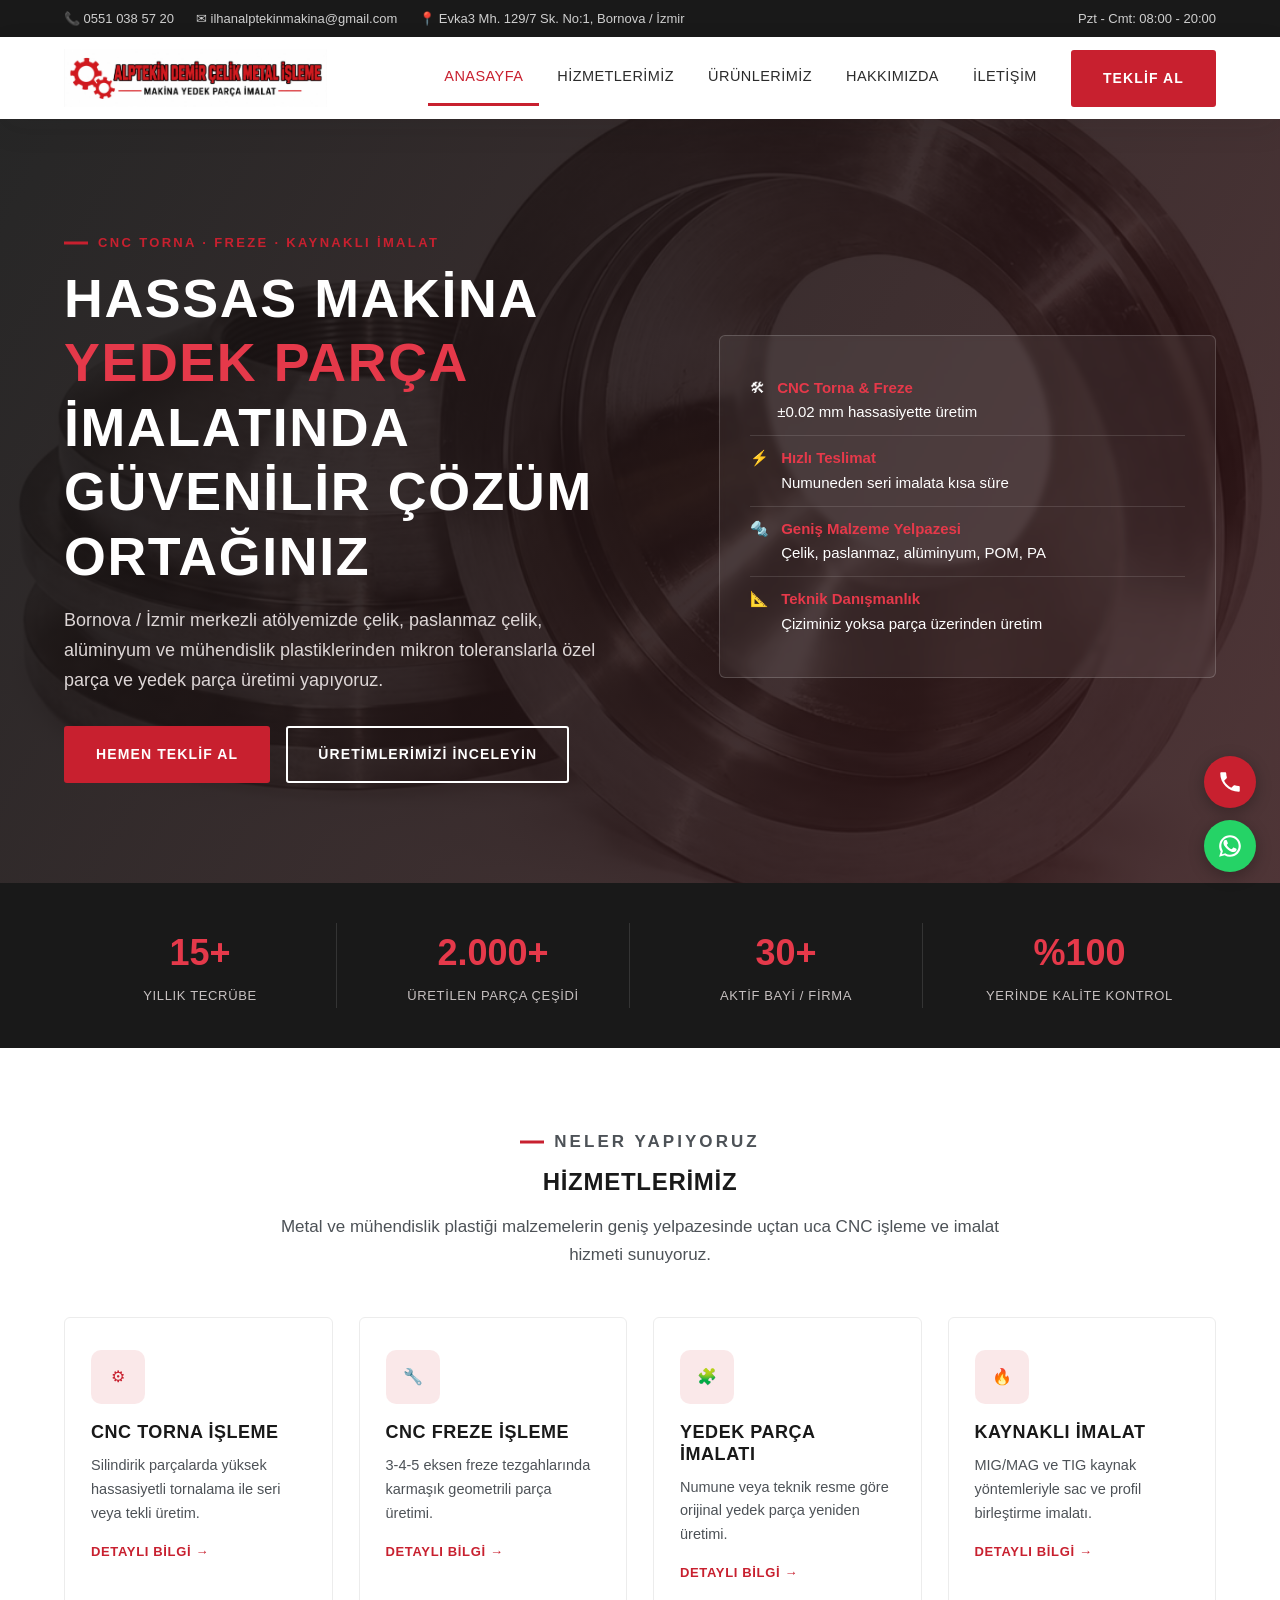
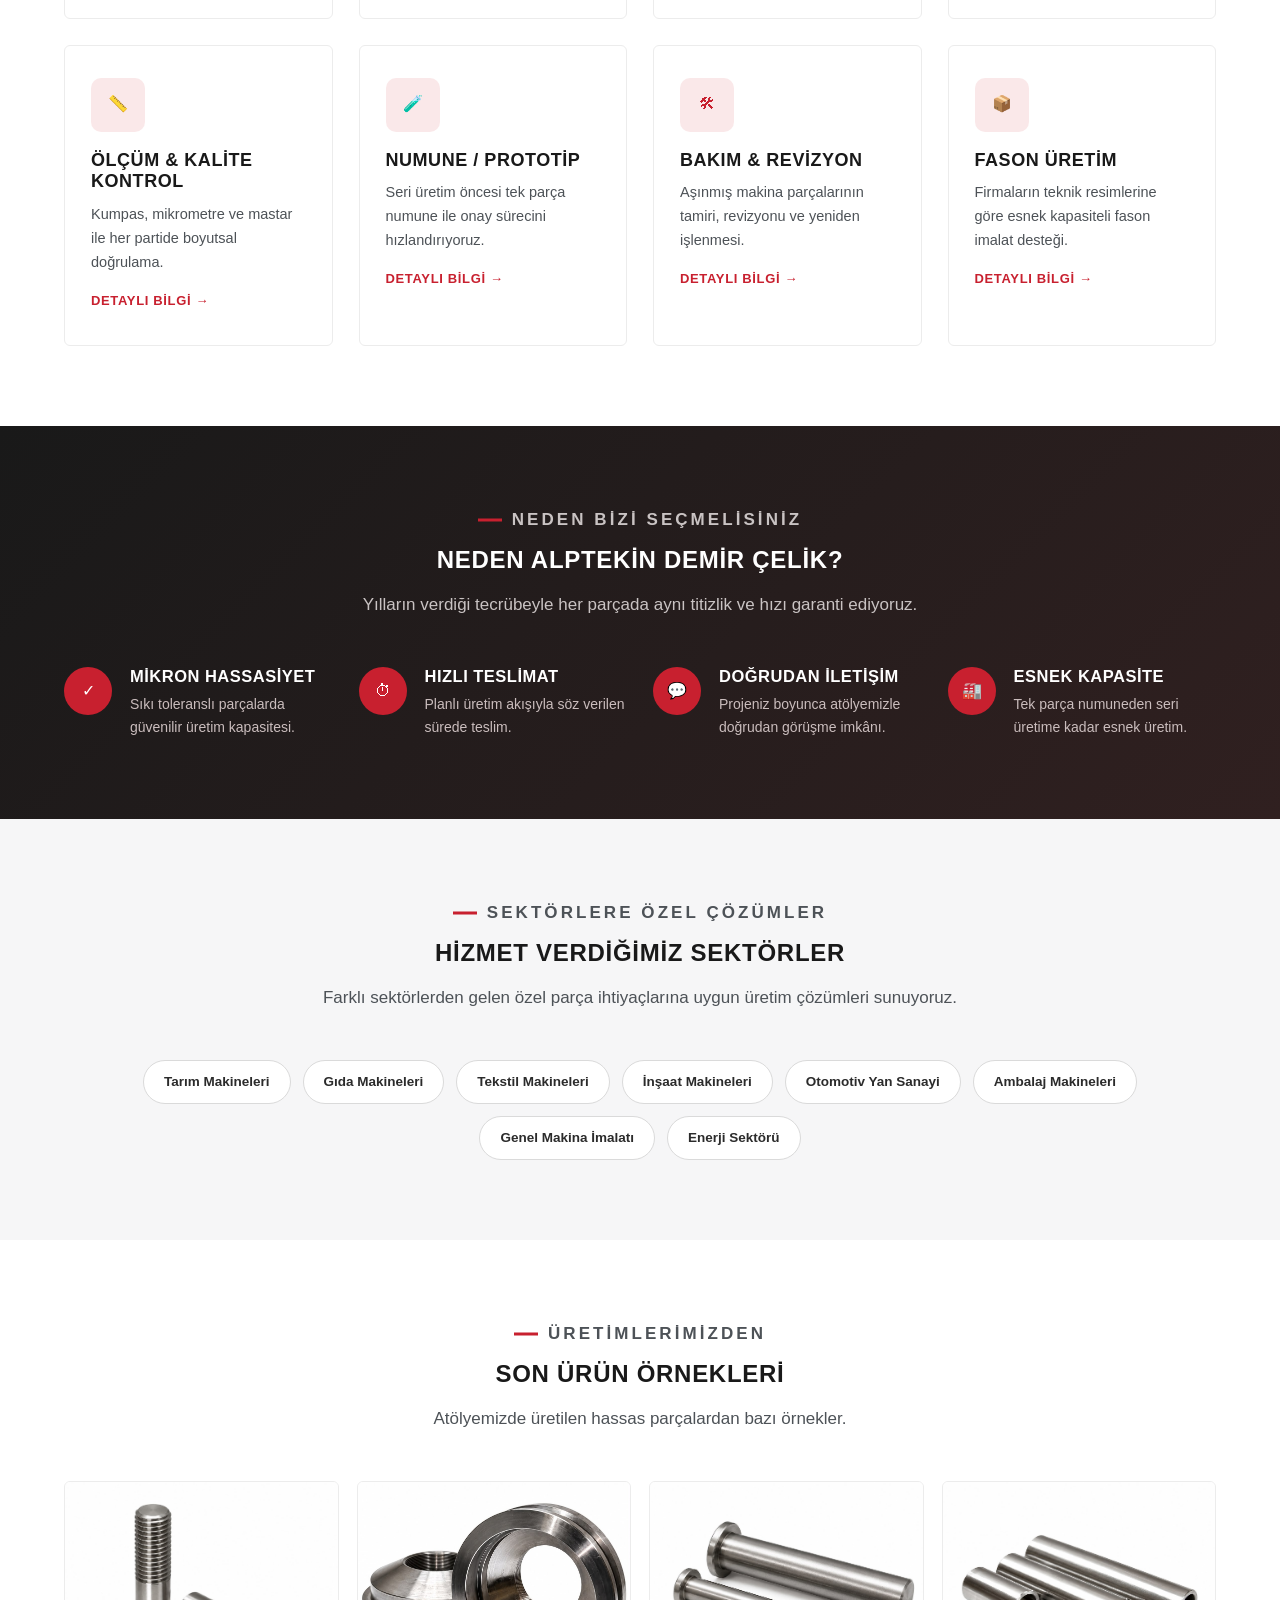
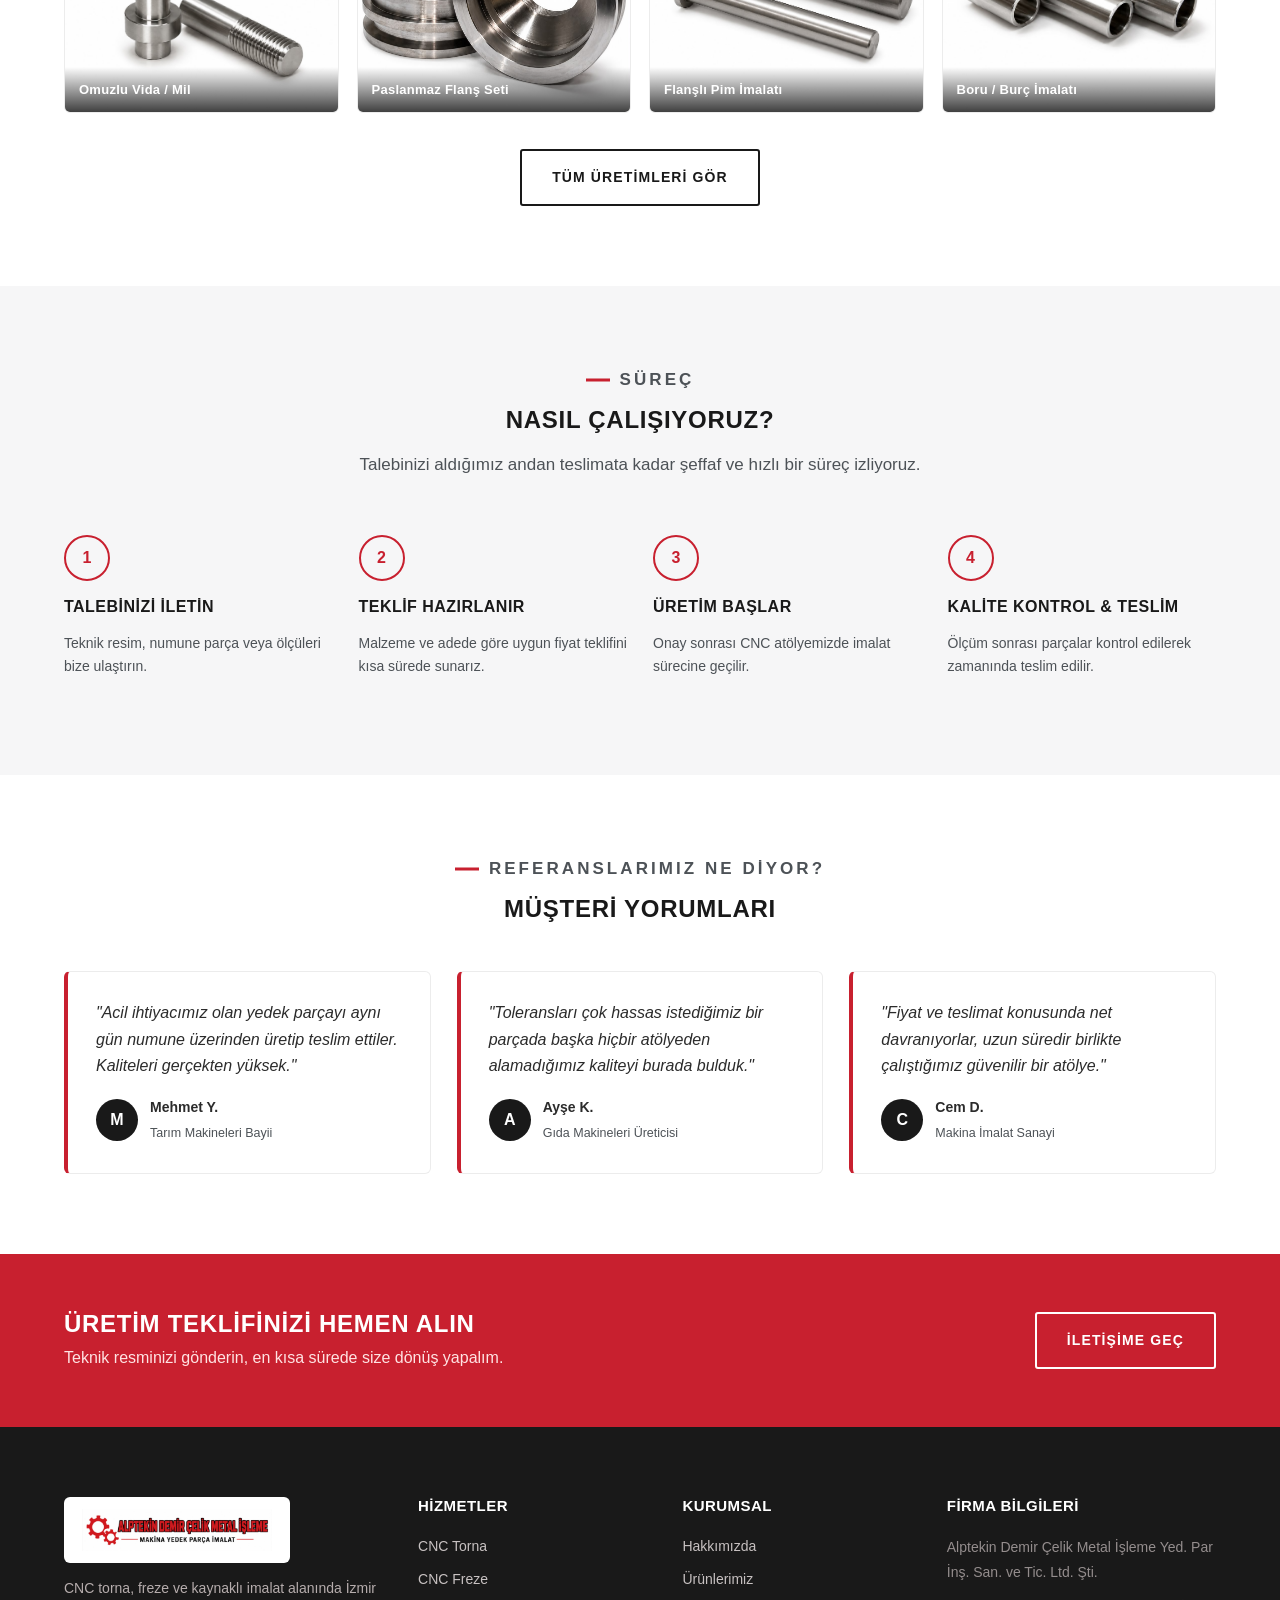
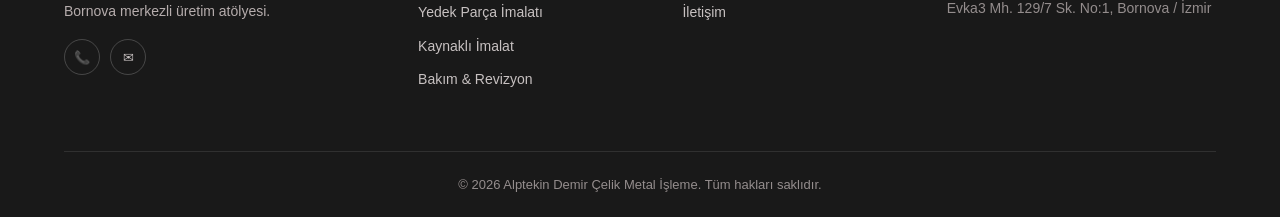
==== commit c617f00e: "Sabit telefon ve WhatsApp butonları eklendi" ====
--- a/index.html
+++ b/index.html
@@ -377,6 +377,14 @@
   </div>
 </footer>
 
+<div class="float-btns" aria-label="Hızlı iletişim">
+  <a class="float-btn float-btn--phone" href="tel:+905510385720" aria-label="Bizi arayın" title="Bizi Arayın">
+    <svg viewBox="0 0 24 24" xmlns="http://www.w3.org/2000/svg"><path d="M6.6 10.8c1.4 2.8 3.8 5.1 6.6 6.6l2.2-2.2c.3-.3.7-.4 1-.2 1.1.4 2.3.6 3.6.6.6 0 1 .4 1 1V20c0 .6-.4 1-1 1C10.6 21 3 13.4 3 4c0-.6.4-1 1-1h3.5c.6 0 1 .4 1 1 0 1.3.2 2.5.6 3.6.1.3 0 .7-.2 1L6.6 10.8z"/></svg>
+  </a>
+  <a class="float-btn float-btn--wa" href="https://wa.me/905510385720" target="_blank" rel="noopener noreferrer" aria-label="WhatsApp ile yazın" title="WhatsApp">
+    <svg viewBox="0 0 24 24" xmlns="http://www.w3.org/2000/svg"><path d="M17.472 14.382c-.297-.149-1.758-.867-2.03-.967-.273-.099-.471-.148-.67.15-.197.297-.767.966-.94 1.164-.173.199-.347.223-.644.075-.297-.15-1.255-.463-2.39-1.475-.883-.788-1.48-1.761-1.653-2.059-.173-.297-.018-.458.13-.606.134-.133.298-.347.446-.52.149-.174.198-.298.298-.497.099-.198.05-.371-.025-.52-.075-.149-.669-1.612-.916-2.207-.242-.579-.487-.5-.669-.51-.173-.008-.371-.01-.57-.01-.198 0-.52.074-.792.372-.272.297-1.04 1.016-1.04 2.479 0 1.462 1.065 2.875 1.213 3.074.149.198 2.096 3.2 5.077 4.487.709.306 1.262.489 1.694.625.712.227 1.36.195 1.871.118.571-.085 1.758-.719 2.006-1.413.248-.694.248-1.289.173-1.413-.074-.124-.272-.198-.57-.347z"/><path d="M12 2C6.477 2 2 6.477 2 12c0 1.89.525 3.66 1.438 5.168L2 22l4.985-1.407A9.955 9.955 0 0 0 12 22c5.523 0 10-4.477 10-10S17.523 2 12 2zm0 18a7.946 7.946 0 0 1-4.073-1.114l-.292-.174-3.038.856.855-2.968-.19-.304A7.96 7.96 0 0 1 4 12c0-4.411 3.589-8 8-8s8 3.589 8 8-3.589 8-8 8z"/></svg>
+  </a>
+</div>
 <script src="js/main.js"></script>
 </body>
 </html>
--- a/css/style.css
+++ b/css/style.css
@@ -118,6 +118,11 @@
   border-color: var(--color-ink);
 }
 .btn-outline:hover { background: var(--color-ink); color: var(--color-white); }
+.hero .btn-outline {
+  color: var(--color-white);
+  border-color: var(--color-white);
+}
+.hero .btn-outline:hover { background: var(--color-white); color: var(--color-ink); }
 .section--dark .btn-outline { color: var(--color-white); border-color: var(--color-white); }
 .section--dark .btn-outline:hover { background: var(--color-white); color: var(--color-ink); }
 
@@ -545,6 +550,35 @@
 .mt-0 { margin-top: 0; }
 .mb-0 { margin-bottom: 0; }
 
+/* ---------- Floating CTA Buttons ---------- */
+.float-btns {
+  position: fixed;
+  bottom: 28px;
+  right: 24px;
+  display: flex;
+  flex-direction: column;
+  gap: 12px;
+  z-index: 999;
+}
+.float-btn {
+  width: 52px;
+  height: 52px;
+  border-radius: 50%;
+  display: flex;
+  align-items: center;
+  justify-content: center;
+  box-shadow: 0 4px 16px rgba(0,0,0,0.28);
+  transition: transform 0.2s ease, box-shadow 0.2s ease;
+  cursor: pointer;
+}
+.float-btn:hover {
+  transform: scale(1.1);
+  box-shadow: 0 8px 24px rgba(0,0,0,0.35);
+}
+.float-btn svg { width: 26px; height: 26px; fill: #fff; flex-shrink: 0; }
+.float-btn--phone { background: var(--color-red); }
+.float-btn--wa { background: #25d366; }
+
 /* =========================================================
    Responsive
    ========================================================= */
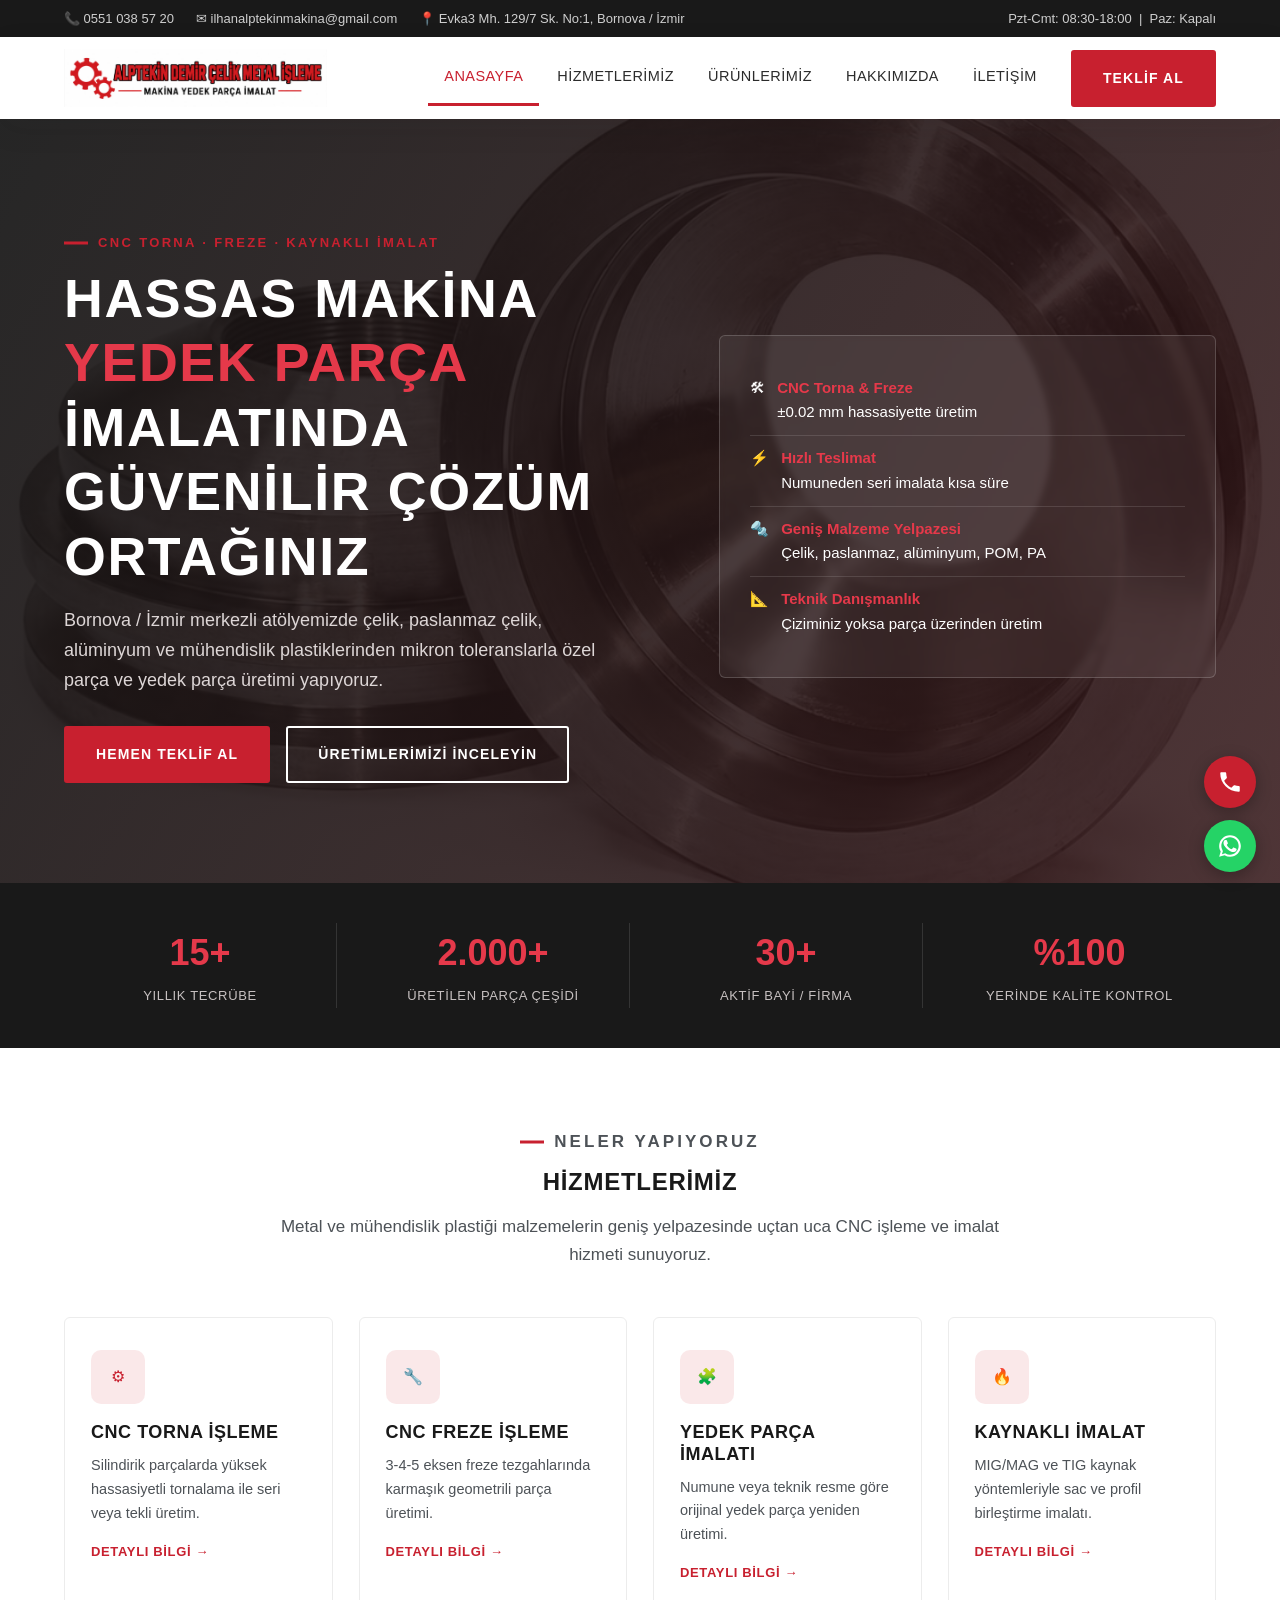
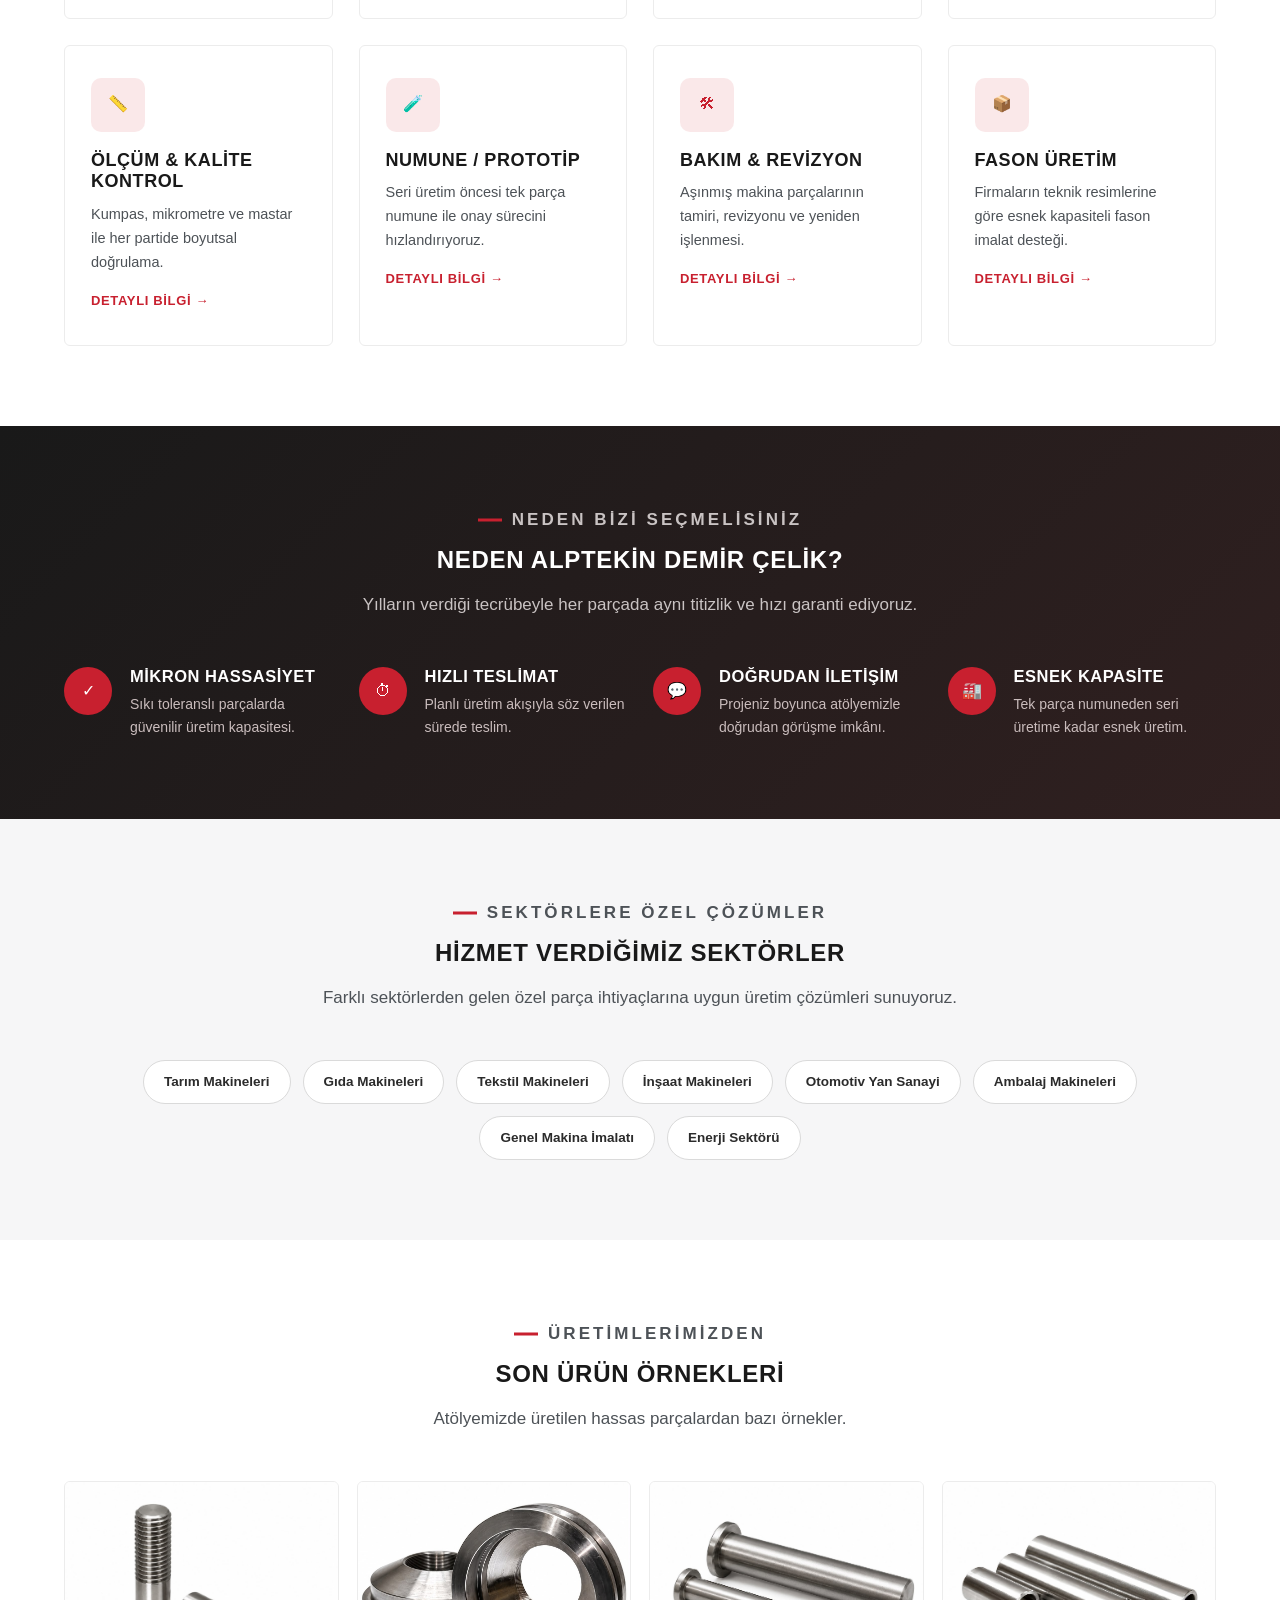
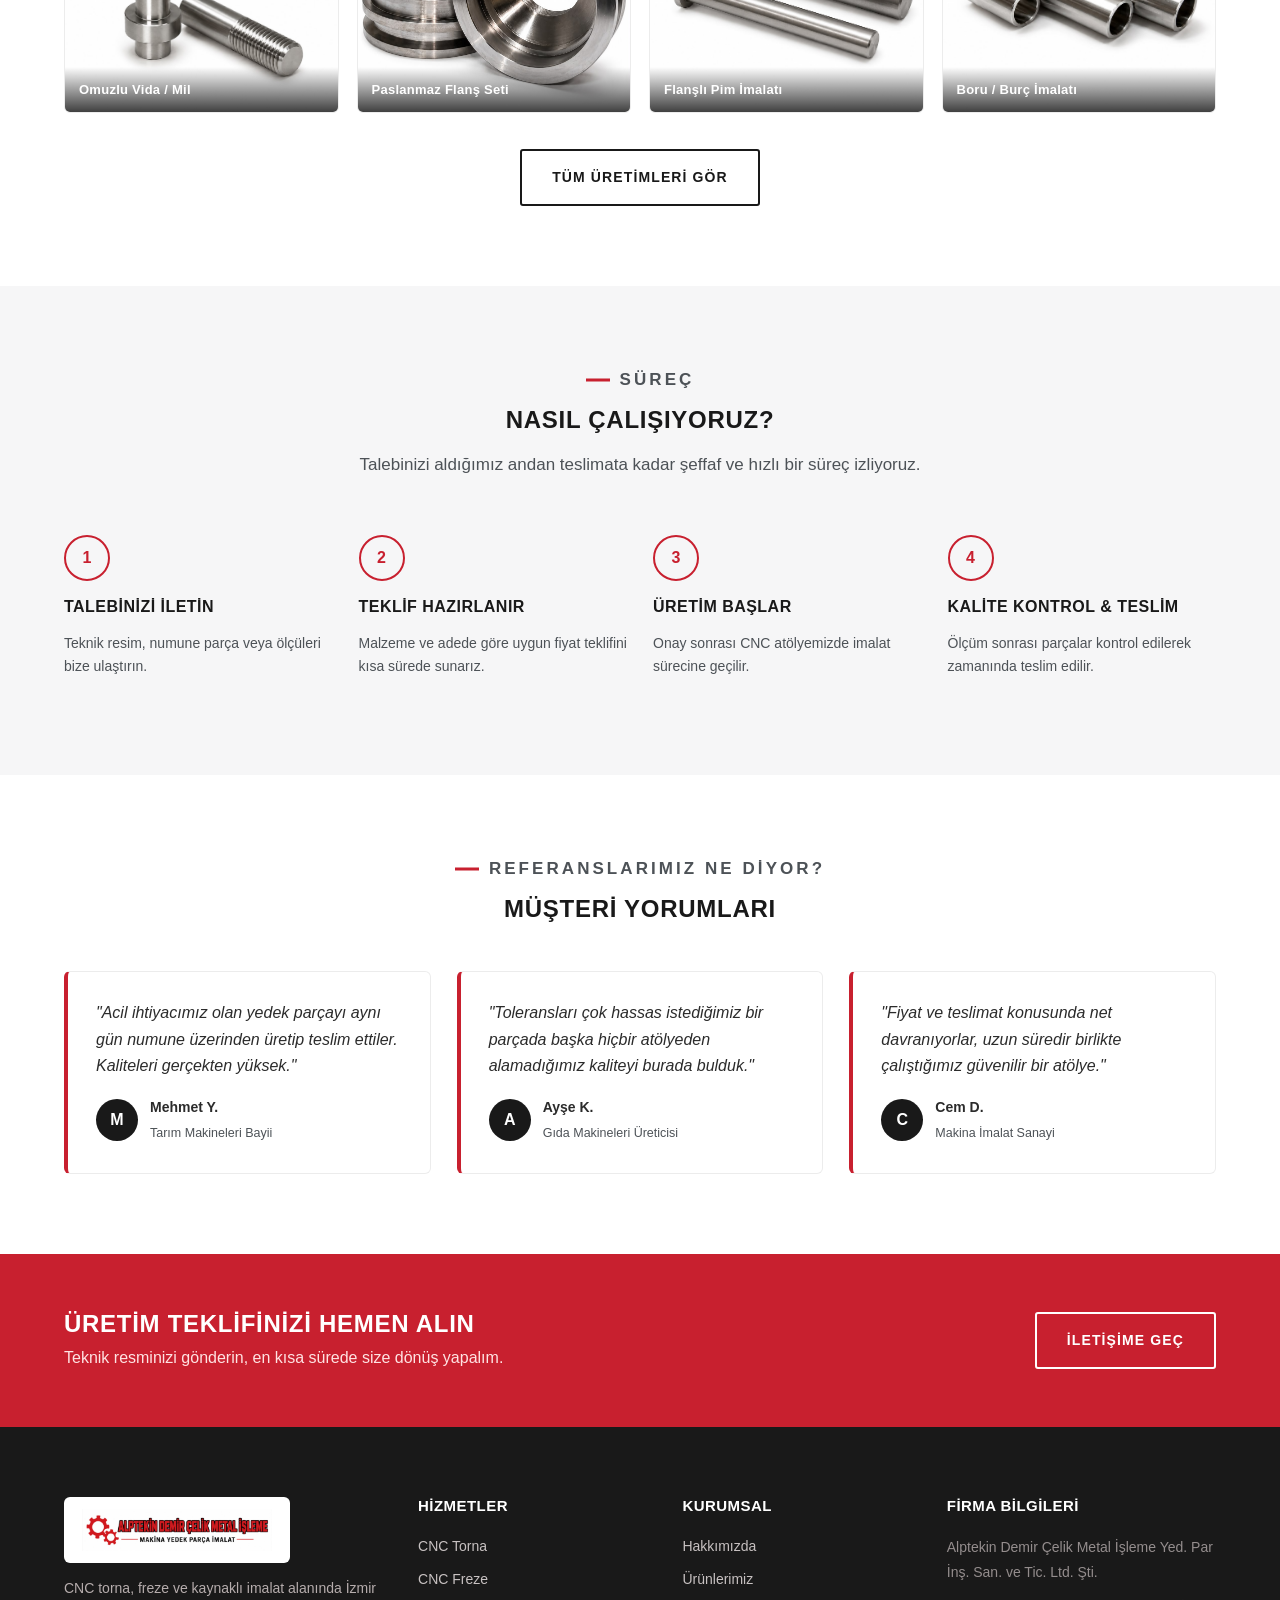
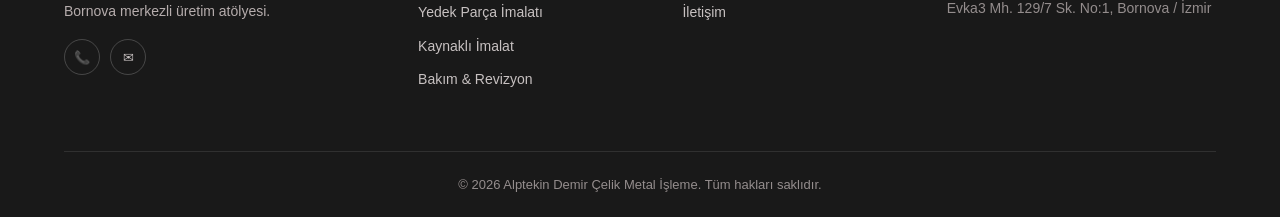
==== commit 38be1272: "Çalışma saatleri güncellendi: Pzt-Cmt 08:30-18:00, Paz Kapalı" ====
--- a/index.html
+++ b/index.html
@@ -53,13 +53,13 @@
       <a href="mailto:ilhanalptekinmakina@gmail.com">✉ ilhanalptekinmakina@gmail.com</a>
       <span>📍 Evka3 Mh. 129/7 Sk. No:1, Bornova / İzmir</span>
     </div>
-    <div>Pzt - Cmt: 08:00 - 20:00</div>
+    <div>Pzt-Cmt: 08:30-18:00 &nbsp;|&nbsp; Paz: Kapalı</div>
   </div>
 </div>
 
 <header class="site-header">
   <div class="container">
-    <a href="index.html" class="brand">
+    <a href="/" class="brand">
       <img src="img/logo.png" alt="Alptekin Demir Çelik Metal İşleme Logo" width="52" height="52">
       <span class="brand__text">
         <span class="brand__title">Alptekin Demir Çelik</span>
@@ -68,13 +68,13 @@
     </a>
     <nav class="main-nav" aria-label="Ana menü">
       <ul>
-        <li class="active"><a class="nav-link" href="index.html">Anasayfa</a></li>
-        <li><a class="nav-link" href="hizmetlerimiz.html">Hizmetlerimiz</a></li>
-        <li><a class="nav-link" href="urunlerimiz.html">Ürünlerimiz</a></li>
-        <li><a class="nav-link" href="hakkimizda.html">Hakkımızda</a></li>
-        <li><a class="nav-link" href="iletisim.html">İletişim</a></li>
+        <li class="active"><a class="nav-link" href="/">Anasayfa</a></li>
+        <li><a class="nav-link" href="hizmetlerimiz">Hizmetlerimiz</a></li>
+        <li><a class="nav-link" href="urunlerimiz">Ürünlerimiz</a></li>
+        <li><a class="nav-link" href="hakkimizda">Hakkımızda</a></li>
+        <li><a class="nav-link" href="iletisim">İletişim</a></li>
       </ul>
-      <a href="iletisim.html" class="btn btn-primary">Teklif Al</a>
+      <a href="iletisim" class="btn btn-primary">Teklif Al</a>
     </nav>
     <button class="nav-toggle" aria-label="Menüyü aç/kapat" aria-expanded="false"><span></span></button>
   </div>
@@ -89,8 +89,8 @@
         <h1>Hassas Makina <span>Yedek Parça</span> İmalatında Güvenilir Çözüm Ortağınız</h1>
         <p class="lead">Bornova / İzmir merkezli atölyemizde çelik, paslanmaz çelik, alüminyum ve mühendislik plastiklerinden mikron toleranslarla özel parça ve yedek parça üretimi yapıyoruz.</p>
         <div class="actions">
-          <a href="iletisim.html" class="btn btn-primary">Hemen Teklif Al</a>
-          <a href="urunlerimiz.html" class="btn btn-outline">Üretimlerimizi İnceleyin</a>
+          <a href="iletisim" class="btn btn-primary">Hemen Teklif Al</a>
+          <a href="urunlerimiz" class="btn btn-outline">Üretimlerimizi İnceleyin</a>
         </div>
       </div>
       <div class="hero-card">
@@ -125,49 +125,49 @@
           <div class="card__icon">⚙</div>
           <h3>CNC Torna İşleme</h3>
           <p>Silindirik parçalarda yüksek hassasiyetli tornalama ile seri veya tekli üretim.</p>
-          <a class="card__link" href="hizmetlerimiz.html#torna">Detaylı Bilgi →</a>
+          <a class="card__link" href="hizmetlerimiz#torna">Detaylı Bilgi →</a>
         </div>
         <div class="card">
           <div class="card__icon">🔧</div>
           <h3>CNC Freze İşleme</h3>
           <p>3-4-5 eksen freze tezgahlarında karmaşık geometrili parça üretimi.</p>
-          <a class="card__link" href="hizmetlerimiz.html#freze">Detaylı Bilgi →</a>
+          <a class="card__link" href="hizmetlerimiz#freze">Detaylı Bilgi →</a>
         </div>
         <div class="card">
           <div class="card__icon">🧩</div>
           <h3>Yedek Parça İmalatı</h3>
           <p>Numune veya teknik resme göre orijinal yedek parça yeniden üretimi.</p>
-          <a class="card__link" href="hizmetlerimiz.html#yedek-parca">Detaylı Bilgi →</a>
+          <a class="card__link" href="hizmetlerimiz#yedek-parca">Detaylı Bilgi →</a>
         </div>
         <div class="card">
           <div class="card__icon">🔥</div>
           <h3>Kaynaklı İmalat</h3>
           <p>MIG/MAG ve TIG kaynak yöntemleriyle sac ve profil birleştirme imalatı.</p>
-          <a class="card__link" href="hizmetlerimiz.html#kaynak">Detaylı Bilgi →</a>
+          <a class="card__link" href="hizmetlerimiz#kaynak">Detaylı Bilgi →</a>
         </div>
         <div class="card">
           <div class="card__icon">📏</div>
           <h3>Ölçüm &amp; Kalite Kontrol</h3>
           <p>Kumpas, mikrometre ve mastar ile her partide boyutsal doğrulama.</p>
-          <a class="card__link" href="hizmetlerimiz.html#kalite">Detaylı Bilgi →</a>
+          <a class="card__link" href="hizmetlerimiz#kalite">Detaylı Bilgi →</a>
         </div>
         <div class="card">
           <div class="card__icon">🧪</div>
           <h3>Numune / Prototip</h3>
           <p>Seri üretim öncesi tek parça numune ile onay sürecini hızlandırıyoruz.</p>
-          <a class="card__link" href="hizmetlerimiz.html#numune">Detaylı Bilgi →</a>
+          <a class="card__link" href="hizmetlerimiz#numune">Detaylı Bilgi →</a>
         </div>
         <div class="card">
           <div class="card__icon">🛠</div>
           <h3>Bakım &amp; Revizyon</h3>
           <p>Aşınmış makina parçalarının tamiri, revizyonu ve yeniden işlenmesi.</p>
-          <a class="card__link" href="hizmetlerimiz.html#bakim">Detaylı Bilgi →</a>
+          <a class="card__link" href="hizmetlerimiz#bakim">Detaylı Bilgi →</a>
         </div>
         <div class="card">
           <div class="card__icon">📦</div>
           <h3>Fason Üretim</h3>
           <p>Firmaların teknik resimlerine göre esnek kapasiteli fason imalat desteği.</p>
-          <a class="card__link" href="hizmetlerimiz.html#fason">Detaylı Bilgi →</a>
+          <a class="card__link" href="hizmetlerimiz#fason">Detaylı Bilgi →</a>
         </div>
       </div>
     </div>
@@ -247,7 +247,7 @@
         </figure>
       </div>
       <div class="text-center" style="margin-top:36px;">
-        <a href="urunlerimiz.html" class="btn btn-outline">Tüm Üretimleri Gör</a>
+        <a href="urunlerimiz" class="btn btn-outline">Tüm Üretimleri Gör</a>
       </div>
     </div>
   </section>
@@ -322,7 +322,7 @@
         <h2>Üretim Teklifinizi Hemen Alın</h2>
         <p>Teknik resminizi gönderin, en kısa sürede size dönüş yapalım.</p>
       </div>
-      <a href="iletisim.html" class="btn btn-outline">İletişime Geç</a>
+      <a href="iletisim" class="btn btn-outline">İletişime Geç</a>
     </div>
   </section>
 
@@ -332,7 +332,7 @@
   <div class="container">
     <div class="footer-grid">
       <div class="footer-brand">
-        <a href="index.html" class="brand">
+        <a href="/" class="brand">
           <img src="img/logo.png" alt="Alptekin Demir Çelik Logo" width="46" height="46">
           <span class="brand__text">
             <span class="brand__title">Alptekin Demir Çelik</span>
@@ -348,19 +348,19 @@
       <div>
         <h4>Hizmetler</h4>
         <ul>
-          <li><a href="hizmetlerimiz.html#torna">CNC Torna</a></li>
-          <li><a href="hizmetlerimiz.html#freze">CNC Freze</a></li>
-          <li><a href="hizmetlerimiz.html#yedek-parca">Yedek Parça İmalatı</a></li>
-          <li><a href="hizmetlerimiz.html#kaynak">Kaynaklı İmalat</a></li>
-          <li><a href="hizmetlerimiz.html#bakim">Bakım &amp; Revizyon</a></li>
+          <li><a href="hizmetlerimiz#torna">CNC Torna</a></li>
+          <li><a href="hizmetlerimiz#freze">CNC Freze</a></li>
+          <li><a href="hizmetlerimiz#yedek-parca">Yedek Parça İmalatı</a></li>
+          <li><a href="hizmetlerimiz#kaynak">Kaynaklı İmalat</a></li>
+          <li><a href="hizmetlerimiz#bakim">Bakım &amp; Revizyon</a></li>
         </ul>
       </div>
       <div>
         <h4>Kurumsal</h4>
         <ul>
-          <li><a href="hakkimizda.html">Hakkımızda</a></li>
-          <li><a href="urunlerimiz.html">Ürünlerimiz</a></li>
-          <li><a href="iletisim.html">İletişim</a></li>
+          <li><a href="hakkimizda">Hakkımızda</a></li>
+          <li><a href="urunlerimiz">Ürünlerimiz</a></li>
+          <li><a href="iletisim">İletişim</a></li>
         </ul>
       </div>
       <div>
--- a/css/style.css
+++ b/css/style.css
@@ -611,7 +611,10 @@
   .footer-grid { grid-template-columns: 1fr; }
   .cta-band .container { flex-direction: column; text-align: center; }
   .form-grid { grid-template-columns: 1fr; }
-  .topbar .container { justify-content: center; text-align: center; }
+  .topbar .container { justify-content: center; }
+  .topbar .container > div:last-child { display: none; } /* çalışma saati gizle */
+  .topbar__contacts span { display: none; }              /* adres gizle */
+  .topbar__contacts { justify-content: center; width: 100%; }
   .hero { padding: 80px 0 60px; }
 }
 
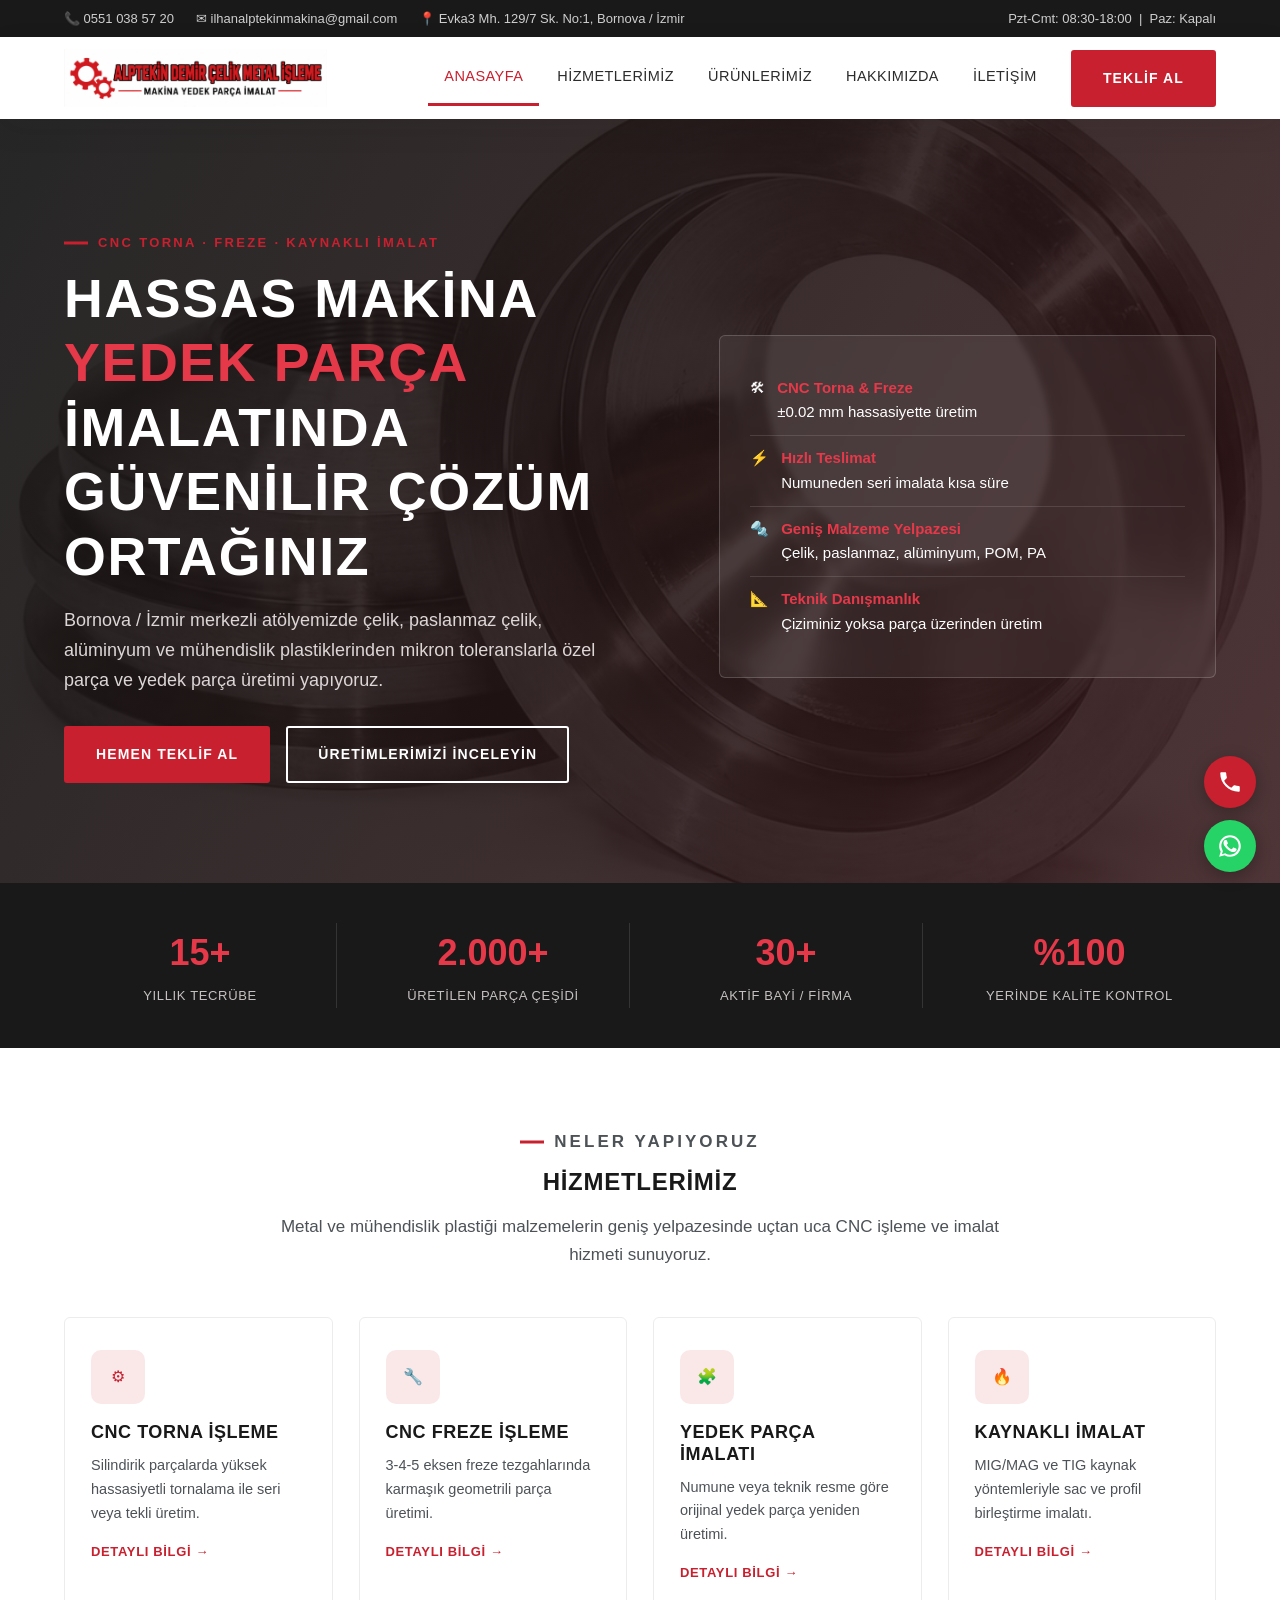
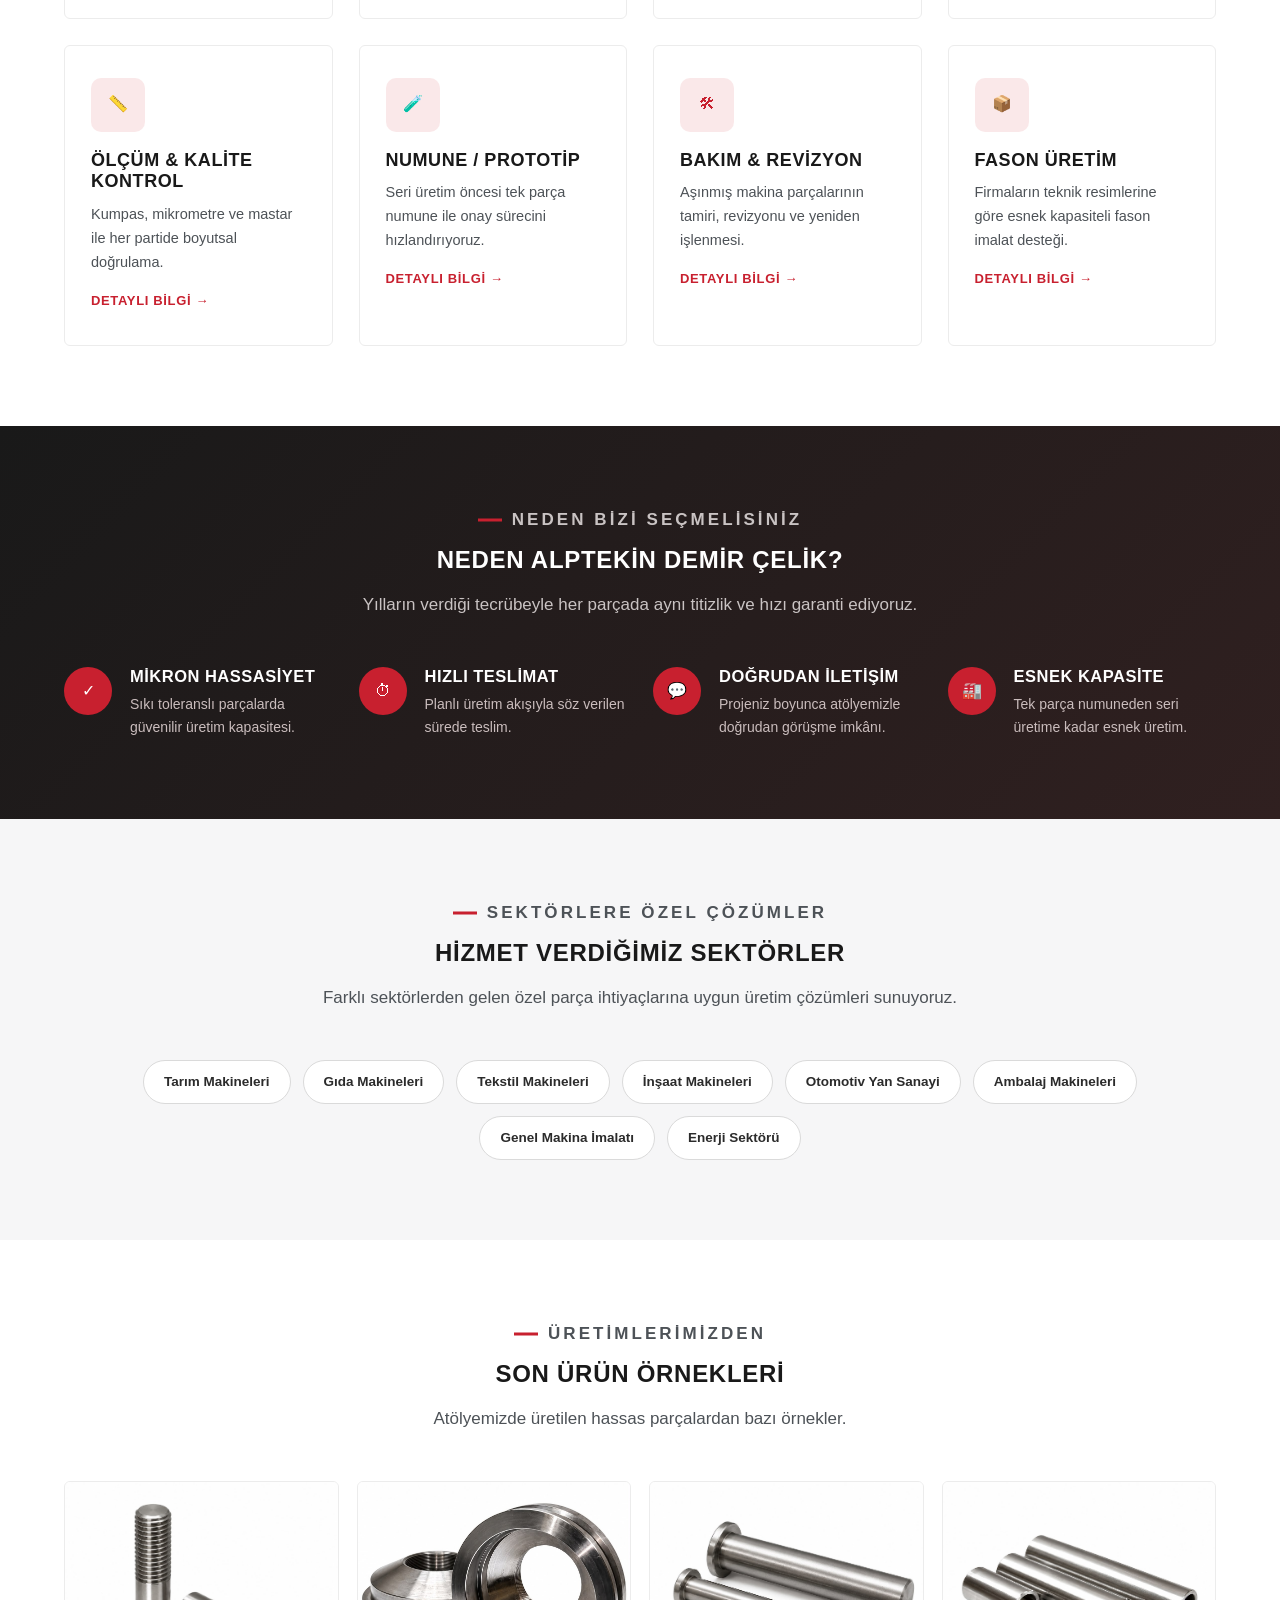
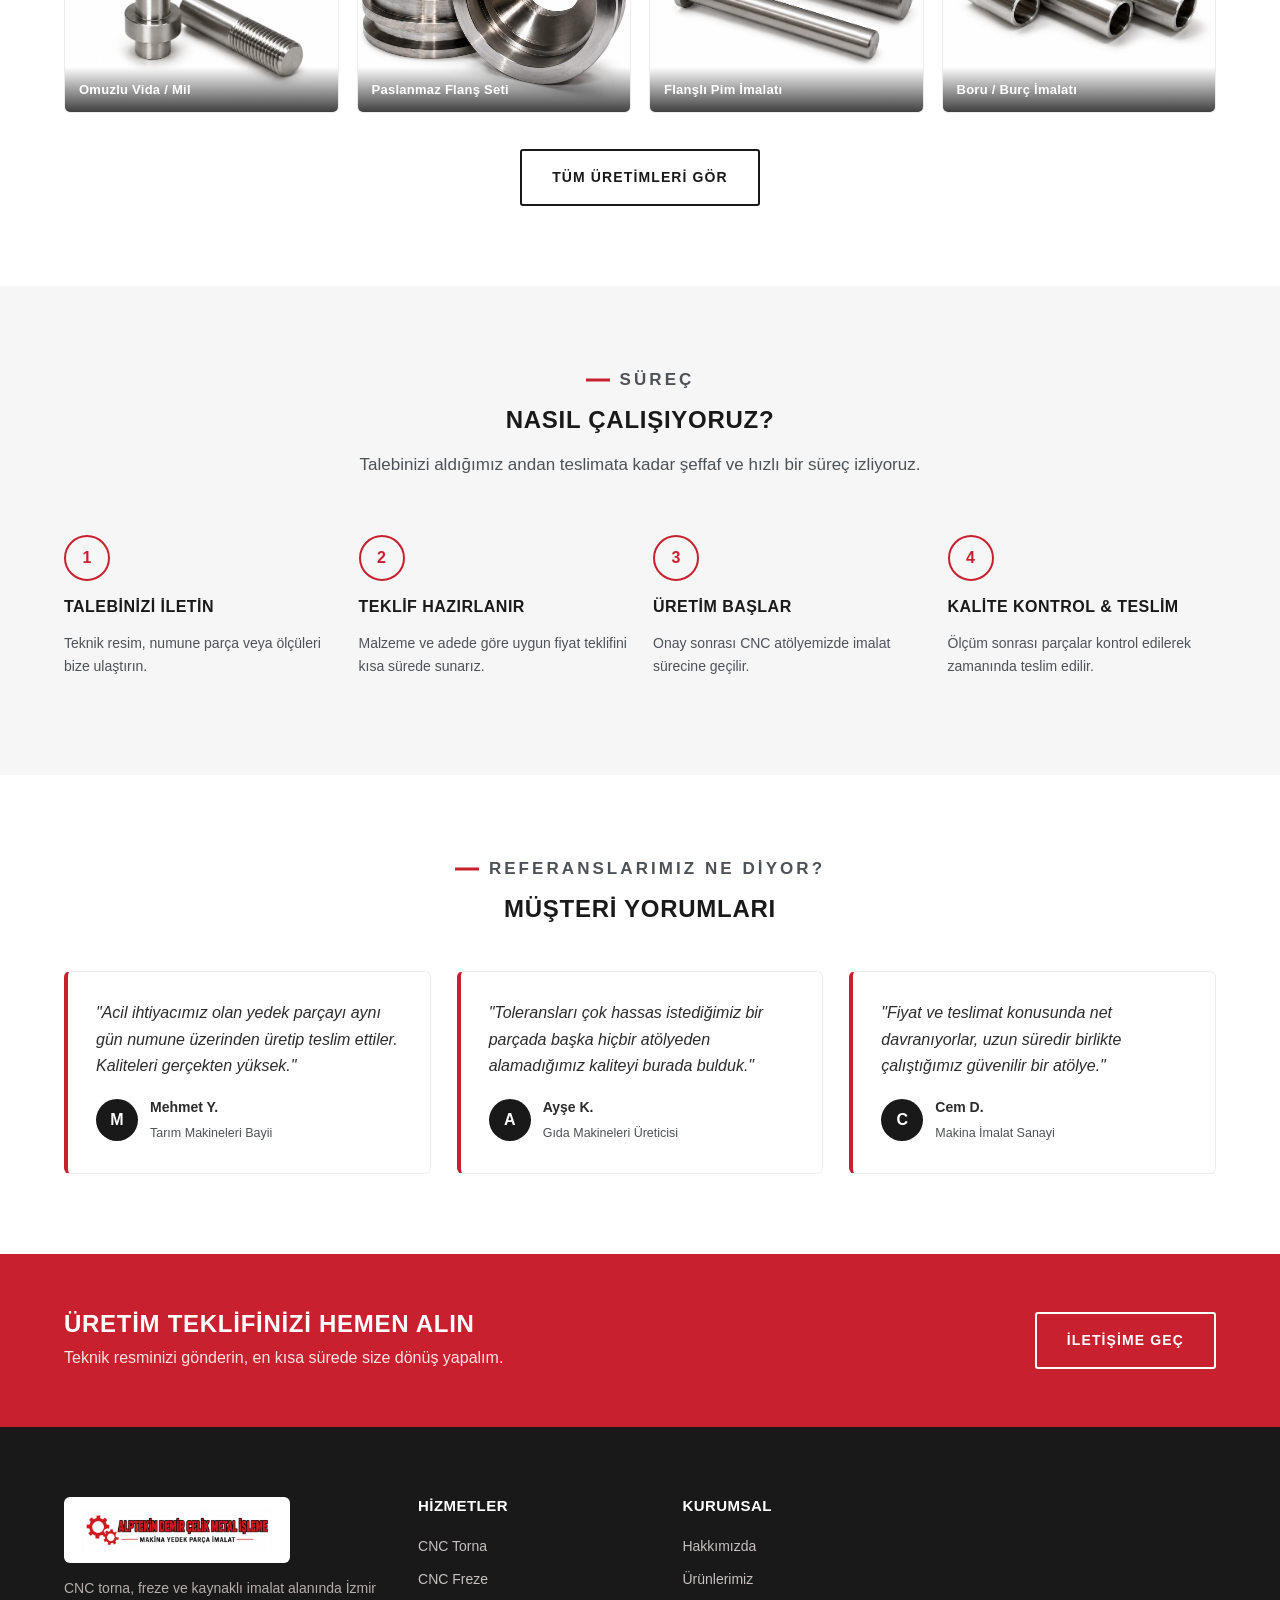
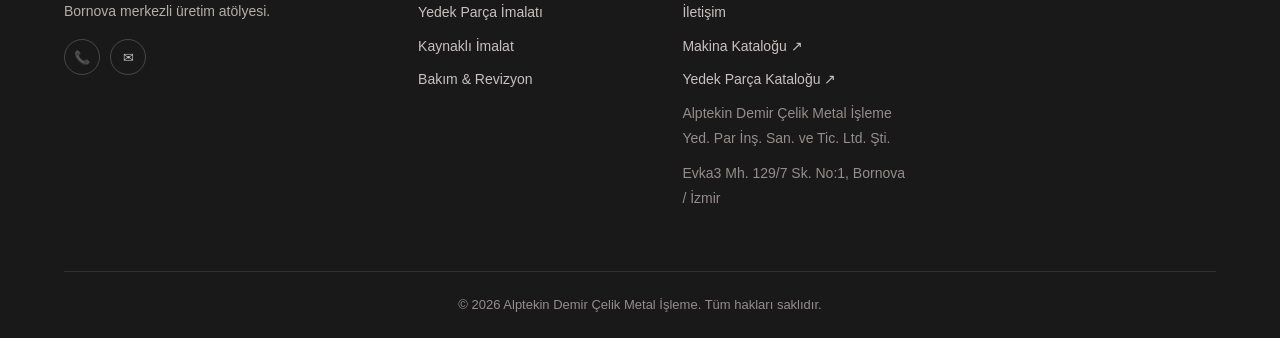
==== commit 2706b4d0: "Kataloglar eklendi: makina ve yedek parça PDF katalogları" ====
--- a/index.html
+++ b/index.html
@@ -361,10 +361,8 @@
           <li><a href="hakkimizda">Hakkımızda</a></li>
           <li><a href="urunlerimiz">Ürünlerimiz</a></li>
           <li><a href="iletisim">İletişim</a></li>
-        </ul>
-      </div>
-      <div>
-        <h4>Firma Bilgileri</h4>
+          <li><a href="docs/makina-katalogu.pdf" target="_blank" rel="noopener">Makina Kataloğu ↗</a></li>
+          <li><a href="docs/yedek-parca-katalogu.pdf" target="_blank" rel="noopener">Yedek Parça Kataloğu ↗</a></li>
         <ul class="footer-legal">
           <li>Alptekin Demir Çelik Metal İşleme Yed. Par İnş. San. ve Tic. Ltd. Şti.</li>
           <li>Evka3 Mh. 129/7 Sk. No:1, Bornova / İzmir</li>
--- a/css/style.css
+++ b/css/style.css
@@ -550,6 +550,23 @@
 .mt-0 { margin-top: 0; }
 .mb-0 { margin-bottom: 0; }
 
+/* ---------- Catalog Download Cards ---------- */
+.catalog-card {
+  background: var(--color-white);
+  border: 1px solid var(--color-gray-200);
+  border-radius: var(--radius);
+  padding: 32px 28px;
+  display: flex;
+  gap: 24px;
+  align-items: flex-start;
+  transition: box-shadow 0.25s ease, border-color 0.25s ease;
+}
+.catalog-card:hover { box-shadow: var(--shadow-hard); border-color: var(--color-red); }
+.catalog-card__icon { font-size: 44px; line-height: 1; flex-shrink: 0; }
+.catalog-card__body h3 { font-size: 20px; margin-bottom: 8px; }
+.catalog-card__body p { color: var(--color-steel); font-size: 14.5px; margin-bottom: 20px; }
+.catalog-card__actions { display: flex; gap: 12px; flex-wrap: wrap; }
+
 /* ---------- Floating CTA Buttons ---------- */
 .float-btns {
   position: fixed;
